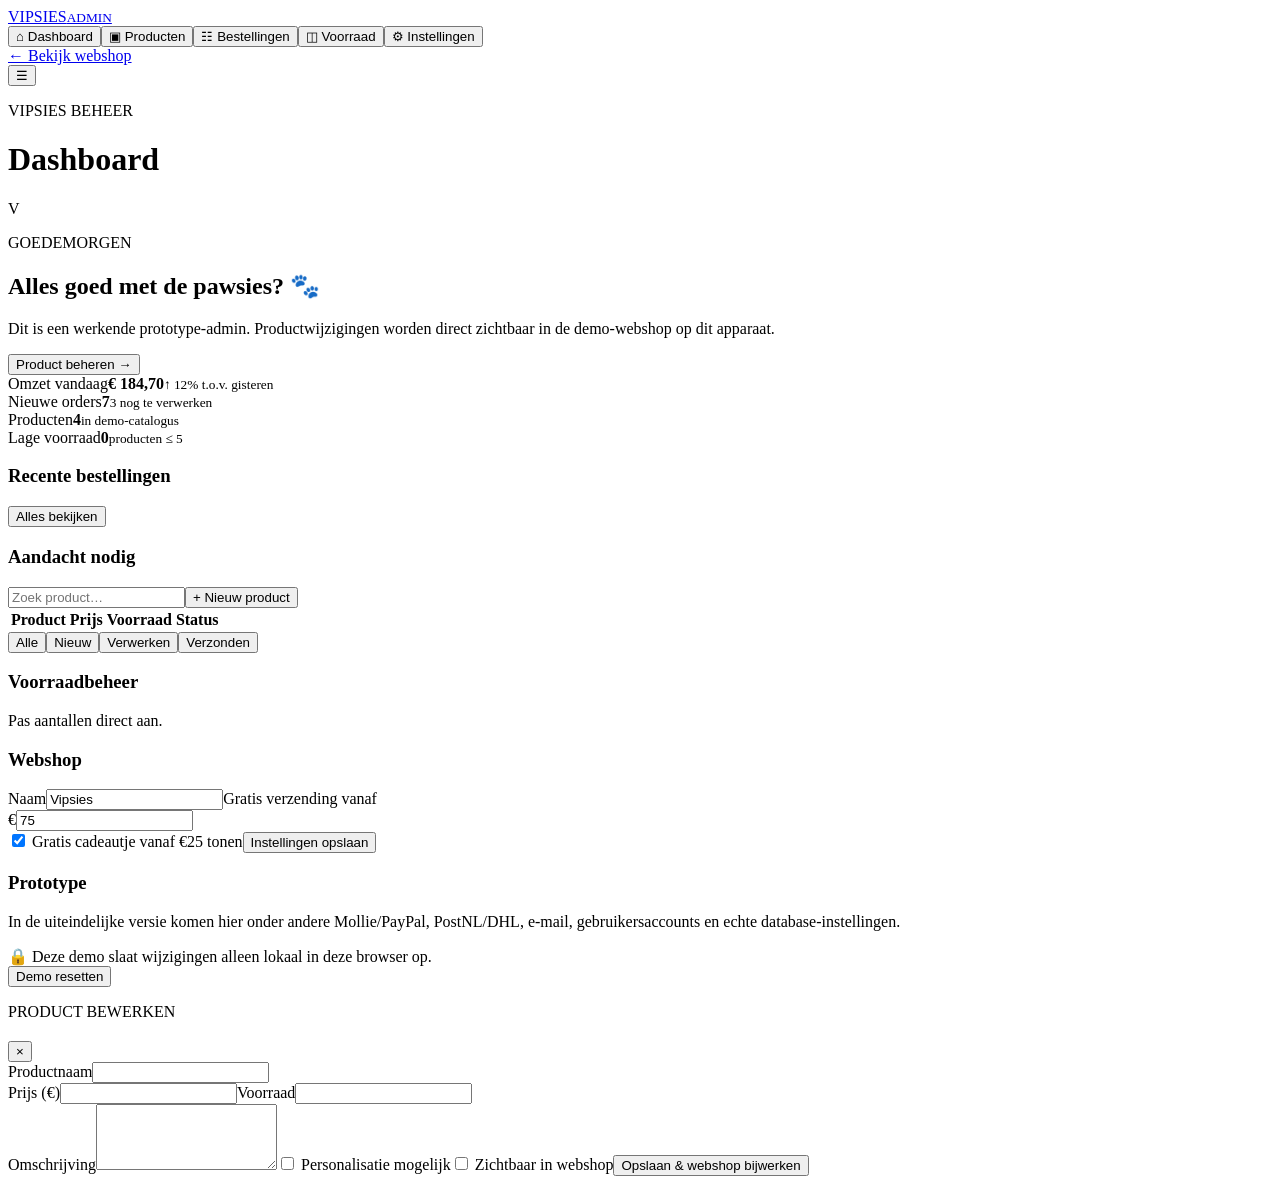
==== admin/index.html @ 532fc2eb "Add interactive Vipsies admin dashboard prototype" ====
<!doctype html><html lang="nl"><head><meta charset="UTF-8"><meta name="viewport" content="width=device-width,initial-scale=1"><title>Vipsies Admin</title><link rel="stylesheet" href="./admin.css?v=1"></head><body><aside><a class="logo" href="../index.html">VIPSIES<small>ADMIN</small></a><nav><button class="active" data-view="dashboard">⌂ <span>Dashboard</span></button><button data-view="products">▣ <span>Producten</span></button><button data-view="orders">☷ <span>Bestellingen</span></button><button data-view="stock">◫ <span>Voorraad</span></button><button data-view="settings">⚙ <span>Instellingen</span></button></nav><a class="shop" href="../index.html">← Bekijk webshop</a></aside><main><header><button id="mobileNav">☰</button><div><p>VIPSIES BEHEER</p><h1 id="title">Dashboard</h1></div><div class="avatar">V</div></header><section id="dashboard" class="view active"><div class="hello"><div><p class="eyebrow">GOEDEMORGEN</p><h2>Alles goed met de pawsies? 🐾</h2><p>Dit is een werkende prototype-admin. Productwijzigingen worden direct zichtbaar in de demo-webshop op dit apparaat.</p></div><button class="primary" data-go="products">Product beheren →</button></div><div class="stats"><article><span>Omzet vandaag</span><strong>€ 184,70</strong><small>↑ 12% t.o.v. gisteren</small></article><article><span>Nieuwe orders</span><strong>7</strong><small>3 nog te verwerken</small></article><article><span>Producten</span><strong id="statProducts">4</strong><small>in demo-catalogus</small></article><article><span>Lage voorraad</span><strong id="statLow">0</strong><small>producten ≤ 5</small></article></div><div class="cols"><article class="panel"><div class="panelHead"><h3>Recente bestellingen</h3><button data-go="orders">Alles bekijken</button></div><div id="recentOrders"></div></article><article class="panel"><div class="panelHead"><h3>Aandacht nodig</h3></div><div id="attention"></div></article></div></section><section id="products" class="view"><div class="toolbar"><input id="search" placeholder="Zoek product…"><button class="primary" id="newProduct">+ Nieuw product</button></div><div class="panel tableWrap"><table><thead><tr><th>Product</th><th>Prijs</th><th>Voorraad</th><th>Status</th><th></th></tr></thead><tbody id="productRows"></tbody></table></div></section><section id="orders" class="view"><div class="filters"><button class="chip active">Alle</button><button class="chip">Nieuw</button><button class="chip">Verwerken</button><button class="chip">Verzonden</button></div><div id="orderCards"></div></section><section id="stock" class="view"><div class="panel"><div class="panelHead"><div><h3>Voorraadbeheer</h3><p>Pas aantallen direct aan.</p></div></div><div id="stockRows"></div></div></section><section id="settings" class="view"><div class="settingsGrid"><article class="panel form"><h3>Webshop</h3><label>Naam<input value="Vipsies"></label><label>Gratis verzending vanaf<div class="money"><span>€</span><input id="freeShipping" type="number" value="75"></div></label><label class="toggle"><input id="gift" type="checkbox" checked><span></span> Gratis cadeautje vanaf €25 tonen</label><button class="primary" id="saveSettings">Instellingen opslaan</button></article><article class="panel"><h3>Prototype</h3><p>In de uiteindelijke versie komen hier onder andere Mollie/PayPal, PostNL/DHL, e-mail, gebruikersaccounts en echte database-instellingen.</p><div class="notice">🔒 Deze demo slaat wijzigingen alleen lokaal in deze browser op.</div><button class="danger" id="reset">Demo resetten</button></article></div></section></main><div id="editor" class="editor"><div class="editorCard"><div class="editorHead"><div><p class="eyebrow">PRODUCT BEWERKEN</p><h2 id="editTitle"></h2></div><button id="closeEditor">×</button></div><form id="editForm"><input type="hidden" id="editId"><label>Productnaam<input id="editName" required></label><div class="two"><label>Prijs (€)<input id="editPrice" type="number" step=".01" required></label><label>Voorraad<input id="editStock" type="number" required></label></div><label>Omschrijving<textarea id="editDesc" rows="4"></textarea></label><label class="toggle"><input id="editPersonal" type="checkbox"><span></span> Personalisatie mogelijk</label><label class="toggle"><input id="editActive" type="checkbox"><span></span> Zichtbaar in webshop</label><button class="primary full">Opslaan & webshop bijwerken</button></form></div></div><div id="toast"></div><script src="./admin.js?v=1"></script></body></html>
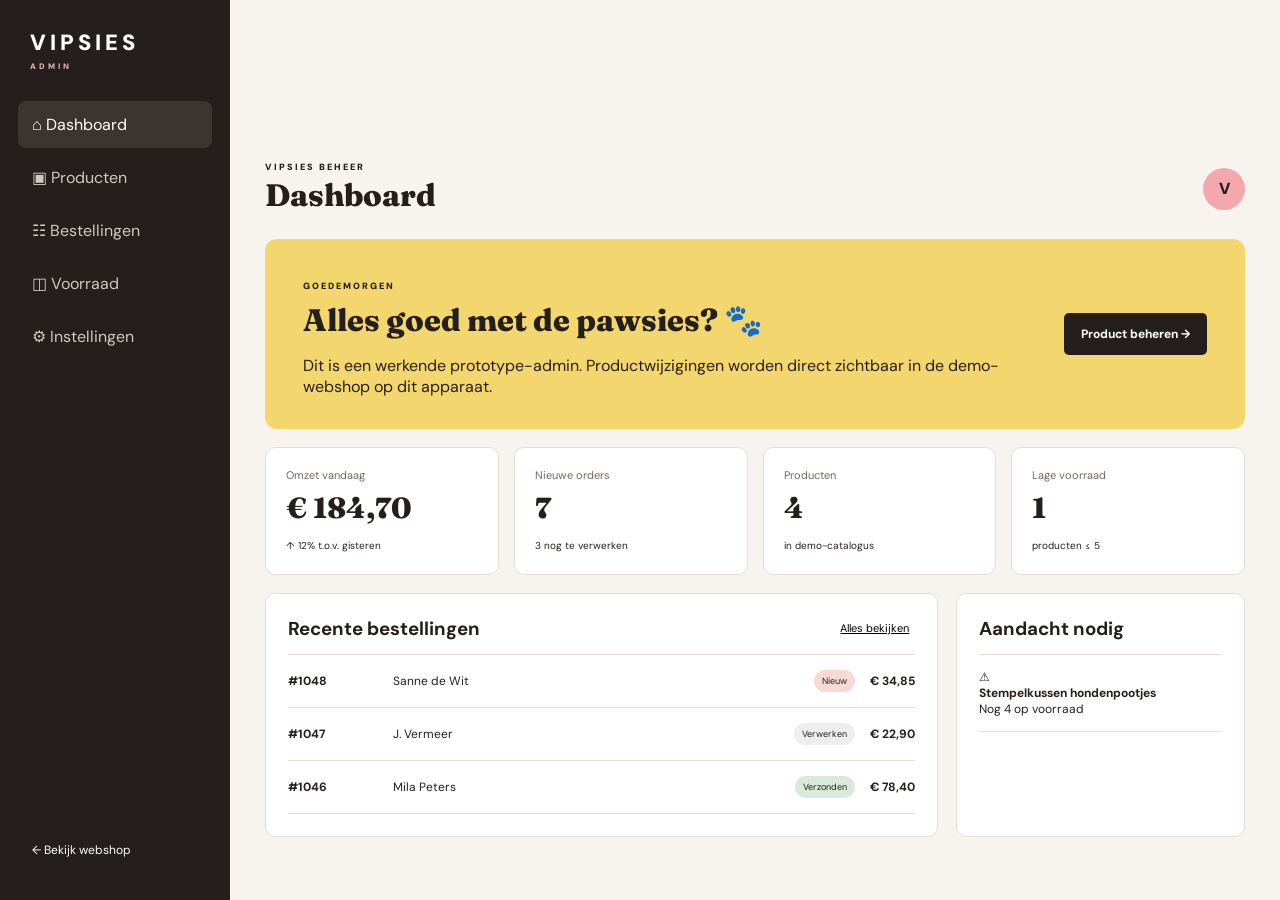
==== commit 15ecfc85: "Replace mobile admin prompt with navigation drawer in admin/index.html" ====
--- a/admin/index.html
+++ b/admin/index.html
@@ -1 +1 @@
-<!doctype html><html lang="nl"><head><meta charset="UTF-8"><meta name="viewport" content="width=device-width,initial-scale=1"><title>Vipsies Admin</title><link rel="stylesheet" href="./admin.css?v=1"></head><body><aside><a class="logo" href="../index.html">VIPSIES<small>ADMIN</small></a><nav><button class="active" data-view="dashboard">⌂ <span>Dashboard</span></button><button data-view="products">▣ <span>Producten</span></button><button data-view="orders">☷ <span>Bestellingen</span></button><button data-view="stock">◫ <span>Voorraad</span></button><button data-view="settings">⚙ <span>Instellingen</span></button></nav><a class="shop" href="../index.html">← Bekijk webshop</a></aside><main><header><button id="mobileNav">☰</button><div><p>VIPSIES BEHEER</p><h1 id="title">Dashboard</h1></div><div class="avatar">V</div></header><section id="dashboard" class="view active"><div class="hello"><div><p class="eyebrow">GOEDEMORGEN</p><h2>Alles goed met de pawsies? 🐾</h2><p>Dit is een werkende prototype-admin. Productwijzigingen worden direct zichtbaar in de demo-webshop op dit apparaat.</p></div><button class="primary" data-go="products">Product beheren →</button></div><div class="stats"><article><span>Omzet vandaag</span><strong>€ 184,70</strong><small>↑ 12% t.o.v. gisteren</small></article><article><span>Nieuwe orders</span><strong>7</strong><small>3 nog te verwerken</small></article><article><span>Producten</span><strong id="statProducts">4</strong><small>in demo-catalogus</small></article><article><span>Lage voorraad</span><strong id="statLow">0</strong><small>producten ≤ 5</small></article></div><div class="cols"><article class="panel"><div class="panelHead"><h3>Recente bestellingen</h3><button data-go="orders">Alles bekijken</button></div><div id="recentOrders"></div></article><article class="panel"><div class="panelHead"><h3>Aandacht nodig</h3></div><div id="attention"></div></article></div></section><section id="products" class="view"><div class="toolbar"><input id="search" placeholder="Zoek product…"><button class="primary" id="newProduct">+ Nieuw product</button></div><div class="panel tableWrap"><table><thead><tr><th>Product</th><th>Prijs</th><th>Voorraad</th><th>Status</th><th></th></tr></thead><tbody id="productRows"></tbody></table></div></section><section id="orders" class="view"><div class="filters"><button class="chip active">Alle</button><button class="chip">Nieuw</button><button class="chip">Verwerken</button><button class="chip">Verzonden</button></div><div id="orderCards"></div></section><section id="stock" class="view"><div class="panel"><div class="panelHead"><div><h3>Voorraadbeheer</h3><p>Pas aantallen direct aan.</p></div></div><div id="stockRows"></div></div></section><section id="settings" class="view"><div class="settingsGrid"><article class="panel form"><h3>Webshop</h3><label>Naam<input value="Vipsies"></label><label>Gratis verzending vanaf<div class="money"><span>€</span><input id="freeShipping" type="number" value="75"></div></label><label class="toggle"><input id="gift" type="checkbox" checked><span></span> Gratis cadeautje vanaf €25 tonen</label><button class="primary" id="saveSettings">Instellingen opslaan</button></article><article class="panel"><h3>Prototype</h3><p>In de uiteindelijke versie komen hier onder andere Mollie/PayPal, PostNL/DHL, e-mail, gebruikersaccounts en echte database-instellingen.</p><div class="notice">🔒 Deze demo slaat wijzigingen alleen lokaal in deze browser op.</div><button class="danger" id="reset">Demo resetten</button></article></div></section></main><div id="editor" class="editor"><div class="editorCard"><div class="editorHead"><div><p class="eyebrow">PRODUCT BEWERKEN</p><h2 id="editTitle"></h2></div><button id="closeEditor">×</button></div><form id="editForm"><input type="hidden" id="editId"><label>Productnaam<input id="editName" required></label><div class="two"><label>Prijs (€)<input id="editPrice" type="number" step=".01" required></label><label>Voorraad<input id="editStock" type="number" required></label></div><label>Omschrijving<textarea id="editDesc" rows="4"></textarea></label><label class="toggle"><input id="editPersonal" type="checkbox"><span></span> Personalisatie mogelijk</label><label class="toggle"><input id="editActive" type="checkbox"><span></span> Zichtbaar in webshop</label><button class="primary full">Opslaan & webshop bijwerken</button></form></div></div><div id="toast"></div><script src="./admin.js?v=1"></script></body></html>+<!doctype html><html lang="nl"><head><meta charset="UTF-8"><meta name="viewport" content="width=device-width,initial-scale=1"><title>Vipsies Admin</title><link rel="stylesheet" href="./admin.css?v=2"></head><body><aside><a class="logo" href="../index.html">VIPSIES<small>ADMIN</small></a><nav><button class="active" data-view="dashboard">⌂ <span>Dashboard</span></button><button data-view="products">▣ <span>Producten</span></button><button data-view="orders">☷ <span>Bestellingen</span></button><button data-view="stock">◫ <span>Voorraad</span></button><button data-view="settings">⚙ <span>Instellingen</span></button></nav><a class="shop" href="../index.html">← Bekijk webshop</a></aside><div id="mobileDrawer" class="mobileDrawer"><div class="mobileDrawerHead"><b>VIPSIES <small>ADMIN</small></b><button id="mobileClose">×</button></div><button data-mobile-view="dashboard">⌂ Dashboard</button><button data-mobile-view="products">▣ Producten</button><button data-mobile-view="orders">☷ Bestellingen</button><button data-mobile-view="stock">◫ Voorraad</button><button data-mobile-view="settings">⚙ Instellingen</button><a href="../index.html">← Bekijk webshop</a></div><div id="navShade" class="navShade"></div><main><header><button id="mobileNav">☰</button><div><p>VIPSIES BEHEER</p><h1 id="title">Dashboard</h1></div><div class="avatar">V</div></header><section id="dashboard" class="view active"><div class="hello"><div><p class="eyebrow">GOEDEMORGEN</p><h2>Alles goed met de pawsies? 🐾</h2><p>Dit is een werkende prototype-admin. Productwijzigingen worden direct zichtbaar in de demo-webshop op dit apparaat.</p></div><button class="primary" data-go="products">Product beheren →</button></div><div class="stats"><article><span>Omzet vandaag</span><strong>€ 184,70</strong><small>↑ 12% t.o.v. gisteren</small></article><article><span>Nieuwe orders</span><strong>7</strong><small>3 nog te verwerken</small></article><article><span>Producten</span><strong id="statProducts">4</strong><small>in demo-catalogus</small></article><article><span>Lage voorraad</span><strong id="statLow">0</strong><small>producten ≤ 5</small></article></div><div class="cols"><article class="panel"><div class="panelHead"><h3>Recente bestellingen</h3><button data-go="orders">Alles bekijken</button></div><div id="recentOrders"></div></article><article class="panel"><div class="panelHead"><h3>Aandacht nodig</h3></div><div id="attention"></div></article></div></section><section id="products" class="view"><div class="toolbar"><input id="search" placeholder="Zoek product…"><button class="primary" id="newProduct">+ Nieuw product</button></div><div class="panel tableWrap"><table><thead><tr><th>Product</th><th>Prijs</th><th>Voorraad</th><th>Status</th><th></th></tr></thead><tbody id="productRows"></tbody></table></div></section><section id="orders" class="view"><div class="filters"><button class="chip active">Alle</button><button class="chip">Nieuw</button><button class="chip">Verwerken</button><button class="chip">Verzonden</button></div><div id="orderCards"></div></section><section id="stock" class="view"><div class="panel"><div class="panelHead"><div><h3>Voorraadbeheer</h3><p>Pas aantallen direct aan.</p></div></div><div id="stockRows"></div></div></section><section id="settings" class="view"><div class="settingsGrid"><article class="panel form"><h3>Webshop</h3><label>Naam<input value="Vipsies"></label><label>Gratis verzending vanaf<div class="money"><span>€</span><input id="freeShipping" type="number" value="75"></div></label><label class="toggle"><input id="gift" type="checkbox" checked><span></span> Gratis cadeautje vanaf €25 tonen</label><button class="primary" id="saveSettings">Instellingen opslaan</button></article><article class="panel"><h3>Prototype</h3><p>In de uiteindelijke versie komen hier onder andere Mollie/PayPal, PostNL/DHL, e-mail, gebruikersaccounts en echte database-instellingen.</p><div class="notice">🔒 Deze demo slaat wijzigingen alleen lokaal in deze browser op.</div><button class="danger" id="reset">Demo resetten</button></article></div></section></main><div id="editor" class="editor"><div class="editorCard"><div class="editorHead"><div><p class="eyebrow">PRODUCT BEWERKEN</p><h2 id="editTitle"></h2></div><button id="closeEditor">×</button></div><form id="editForm"><input type="hidden" id="editId"><label>Productnaam<input id="editName" required></label><div class="two"><label>Prijs (€)<input id="editPrice" type="number" step=".01" required></label><label>Voorraad<input id="editStock" type="number" required></label></div><label>Omschrijving<textarea id="editDesc" rows="4"></textarea></label><label class="toggle"><input id="editPersonal" type="checkbox"><span></span> Personalisatie mogelijk</label><label class="toggle"><input id="editActive" type="checkbox"><span></span> Zichtbaar in webshop</label><button class="primary full">Opslaan & webshop bijwerken</button></form></div></div><div id="toast"></div><script src="./admin.js?v=2"></script></body></html>
--- a/admin/admin.css
+++ b/admin/admin.css
@@ -0,0 +1 @@
+@import url('https://fonts.googleapis.com/css2?family=DM+Sans:wght@400;600;700;900&family=Fraunces:wght@600;800&display=swap');:root{--cream:#fffaf3;--ink:#241f1c;--red:#e85e54;--pink:#f2a8ad;--yellow:#f4d66e;--mint:#b9d8c0;--line:#e4ddd5;--white:#fff}*{box-sizing:border-box}body{margin:0;background:#f7f4ef;color:var(--ink);font-family:'DM Sans',sans-serif;display:grid;grid-template-columns:230px 1fr;min-height:100vh}button,input,textarea{font:inherit}aside{background:var(--ink);color:#fff;position:fixed;width:230px;height:100vh;padding:28px 18px;display:flex;flex-direction:column}.logo{color:#fff;text-decoration:none;font-weight:900;font-size:22px;letter-spacing:4px;padding:0 12px 30px}.logo small{display:block;font-size:8px;letter-spacing:3px;color:var(--pink);margin-top:4px}nav{display:flex;flex-direction:column;gap:6px}nav button{border:0;background:none;color:#cfc9c4;text-align:left;padding:13px 14px;border-radius:8px;cursor:pointer}nav button.active{background:#3b3531;color:#fff}.shop{margin-top:auto;color:#fff;text-decoration:none;font-size:12px;padding:14px}main{grid-column:2;padding:0 35px 60px;max-width:1450px;width:100%;margin:auto}header{height:100px;display:flex;align-items:center;justify-content:space-between}header p{font-size:9px;font-weight:900;letter-spacing:2px;margin:0}header h1{font:800 31px 'Fraunces';margin:3px 0}.avatar{width:42px;height:42px;background:var(--pink);border-radius:50%;display:flex;align-items:center;justify-content:center;font-weight:900}#mobileNav{display:none}.view{display:none}.view.active{display:block}.hello{background:var(--yellow);padding:32px 38px;display:flex;justify-content:space-between;align-items:center;border-radius:12px}.hello h2{font:800 31px 'Fraunces';margin:5px 0}.hello p:last-child{max-width:700px;margin-bottom:0}.eyebrow{font-size:9px;font-weight:900;letter-spacing:2px}.primary{border:0;background:var(--ink);color:white;padding:13px 17px;font-weight:700;font-size:12px;cursor:pointer;border-radius:5px}.stats{display:grid;grid-template-columns:repeat(4,1fr);gap:15px;margin:18px 0}.stats article,.panel{background:white;border:1px solid var(--line);border-radius:10px}.stats article{padding:20px}.stats span{display:block;font-size:11px;color:#6f6862}.stats strong{display:block;font:800 29px 'Fraunces';margin:8px 0}.stats small{font-size:10px}.cols{display:grid;grid-template-columns:1.4fr .6fr;gap:18px}.panel{padding:22px}.panelHead{display:flex;justify-content:space-between;align-items:center;border-bottom:1px solid var(--line);padding-bottom:13px}.panelHead h3{margin:0}.panelHead button{border:0;background:none;text-decoration:underline;cursor:pointer;font-size:11px}.orderLine{display:grid;grid-template-columns:90px 1fr auto auto;gap:15px;padding:15px 0;border-bottom:1px solid var(--line);font-size:12px;align-items:center}.badge{font-size:9px;padding:5px 8px;border-radius:20px;background:#eee}.badge.new{background:#f9d9d6}.badge.sent{background:#d8eadc}.attention{padding:14px 0;border-bottom:1px solid var(--line);font-size:12px}.attention b{display:block}.toolbar{display:flex;justify-content:space-between;margin-bottom:15px}.toolbar input{width:min(400px,60%);padding:12px;border:1px solid var(--line);border-radius:6px;background:white}table{border-collapse:collapse;width:100%;font-size:12px}th{text-align:left;color:#756e68;font-size:10px;padding:10px}td{padding:14px 10px;border-top:1px solid var(--line)}td button{border:0;background:none;text-decoration:underline;cursor:pointer}.prod{display:flex;align-items:center;gap:10px}.thumb{width:42px;height:42px;border-radius:5px;display:flex;align-items:center;justify-content:center;font-size:10px;font-weight:900}.filters{display:flex;gap:8px;margin-bottom:15px}.chip{border:1px solid var(--line);background:white;padding:8px 12px;border-radius:20px;font-size:11px}.chip.active{background:var(--ink);color:white}.orderCard{background:white;border:1px solid var(--line);border-radius:10px;margin-bottom:12px;padding:20px}.orderTop{display:flex;justify-content:space-between}.orderTop h3{margin:0}.orderMeta{display:flex;gap:25px;font-size:11px;margin-top:14px;color:#655f5a}.stockRow{display:grid;grid-template-columns:1fr 100px 140px;gap:20px;align-items:center;padding:15px 0;border-bottom:1px solid var(--line)}.stockControl{display:flex;align-items:center}.stockControl button{width:32px;height:32px;border:1px solid var(--line);background:white}.stockControl b{width:40px;text-align:center}.settingsGrid{display:grid;grid-template-columns:1fr 1fr;gap:18px}.form label,.editor label{display:block;font-size:11px;font-weight:700;margin:17px 0}.form input:not([type=checkbox]),.editor input:not([type=checkbox]),textarea{display:block;width:100%;padding:12px;border:1px solid var(--line);border-radius:5px;margin-top:6px;background:white}.money{display:flex;align-items:center}.money span{margin-right:8px}.toggle{display:flex!important;align-items:center;gap:9px}.toggle input{display:none}.toggle span{width:35px;height:20px;background:#bbb;border-radius:20px;position:relative}.toggle span:after{content:'';width:14px;height:14px;background:white;border-radius:50%;position:absolute;left:3px;top:3px;transition:.2s}.toggle input:checked+span{background:var(--red)}.toggle input:checked+span:after{left:18px}.notice{background:#f5eadf;padding:15px;font-size:11px;margin:20px 0}.danger{border:1px solid var(--red);background:white;color:var(--red);padding:11px;cursor:pointer}.editor{display:none;position:fixed;inset:0;background:#0008;z-index:10;align-items:center;justify-content:center;padding:20px}.editor.open{display:flex}.editorCard{background:white;width:min(600px,100%);max-height:92vh;overflow:auto;padding:28px;border-radius:12px}.editorHead{display:flex;justify-content:space-between}.editorHead h2{font:800 28px 'Fraunces';margin:4px 0}.editorHead button{border:0;background:none;font-size:30px}.two{display:grid;grid-template-columns:1fr 1fr;gap:12px}.full{width:100%;margin-top:10px}#toast{position:fixed;right:25px;bottom:25px;background:var(--ink);color:white;padding:14px 18px;border-radius:7px;font-size:12px;opacity:0;transform:translateY(10px);transition:.2s}#toast.show{opacity:1;transform:none}@media(max-width:850px){body{display:block}aside{width:68px;padding:24px 9px}.logo{font-size:0;padding:0 8px 28px}.logo:before{content:'V';font-size:23px}.logo small,nav span,.shop{display:none}nav button{text-align:center;font-size:18px}main{margin-left:68px;width:calc(100% - 68px);padding:0 18px 50px}.stats{grid-template-columns:1fr 1fr}.cols,.settingsGrid{grid-template-columns:1fr}.hello{align-items:flex-start;gap:20px}.tableWrap{overflow:auto}.orderLine{grid-template-columns:70px 1fr auto}.orderLine>:last-child{display:none}}@media(max-width:520px){aside{display:none}main{margin:0;width:100%;padding:0 14px 40px}header{height:82px}#mobileNav{display:block;border:0;background:none;font-size:22px}.hello{padding:24px;display:block}.hello .primary{margin-top:15px}.hello h2{font-size:26px}.stats{gap:8px}.stats article{padding:14px}.stats strong{font-size:24px}.cols{display:block}.cols>.panel{margin-bottom:12px}.toolbar input{width:55%}.panel{padding:15px}.productName{max-width:130px}.stockRow{grid-template-columns:1fr auto}.stockRow>:last-child{display:none}.settingsGrid{display:block}.settingsGrid>.panel{margin-bottom:12px}.two{grid-template-columns:1fr}.orderMeta{flex-wrap:wrap;gap:8px 18px}}
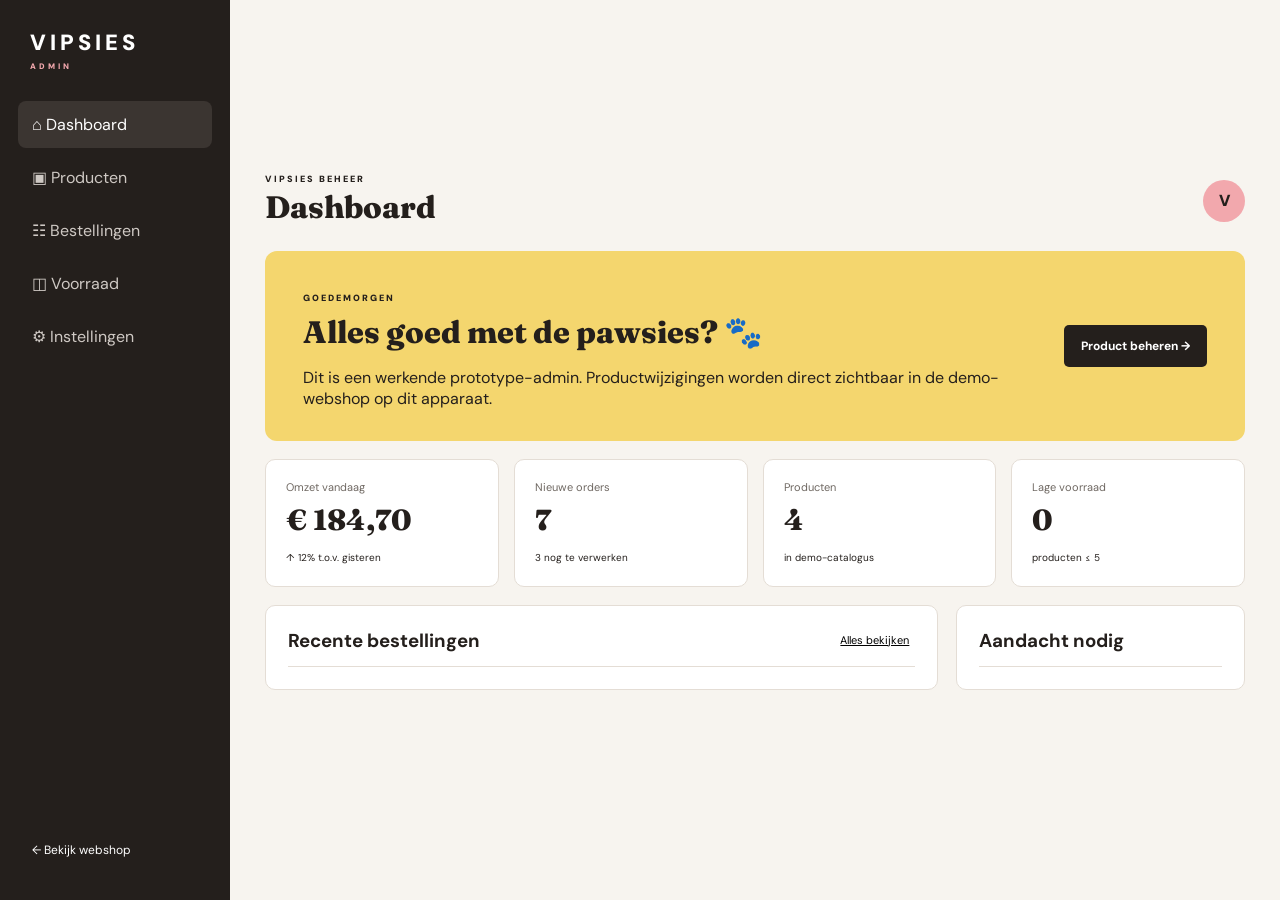
==== commit 15e80179: "Bust admin script cache after navigation fix" ====
--- a/admin/index.html
+++ b/admin/index.html
@@ -1 +1 @@
-<!doctype html><html lang="nl"><head><meta charset="UTF-8"><meta name="viewport" content="width=device-width,initial-scale=1"><title>Vipsies Admin</title><link rel="stylesheet" href="./admin.css?v=2"></head><body><aside><a class="logo" href="../index.html">VIPSIES<small>ADMIN</small></a><nav><button class="active" data-view="dashboard">⌂ <span>Dashboard</span></button><button data-view="products">▣ <span>Producten</span></button><button data-view="orders">☷ <span>Bestellingen</span></button><button data-view="stock">◫ <span>Voorraad</span></button><button data-view="settings">⚙ <span>Instellingen</span></button></nav><a class="shop" href="../index.html">← Bekijk webshop</a></aside><div id="mobileDrawer" class="mobileDrawer"><div class="mobileDrawerHead"><b>VIPSIES <small>ADMIN</small></b><button id="mobileClose">×</button></div><button data-mobile-view="dashboard">⌂ Dashboard</button><button data-mobile-view="products">▣ Producten</button><button data-mobile-view="orders">☷ Bestellingen</button><button data-mobile-view="stock">◫ Voorraad</button><button data-mobile-view="settings">⚙ Instellingen</button><a href="../index.html">← Bekijk webshop</a></div><div id="navShade" class="navShade"></div><main><header><button id="mobileNav">☰</button><div><p>VIPSIES BEHEER</p><h1 id="title">Dashboard</h1></div><div class="avatar">V</div></header><section id="dashboard" class="view active"><div class="hello"><div><p class="eyebrow">GOEDEMORGEN</p><h2>Alles goed met de pawsies? 🐾</h2><p>Dit is een werkende prototype-admin. Productwijzigingen worden direct zichtbaar in de demo-webshop op dit apparaat.</p></div><button class="primary" data-go="products">Product beheren →</button></div><div class="stats"><article><span>Omzet vandaag</span><strong>€ 184,70</strong><small>↑ 12% t.o.v. gisteren</small></article><article><span>Nieuwe orders</span><strong>7</strong><small>3 nog te verwerken</small></article><article><span>Producten</span><strong id="statProducts">4</strong><small>in demo-catalogus</small></article><article><span>Lage voorraad</span><strong id="statLow">0</strong><small>producten ≤ 5</small></article></div><div class="cols"><article class="panel"><div class="panelHead"><h3>Recente bestellingen</h3><button data-go="orders">Alles bekijken</button></div><div id="recentOrders"></div></article><article class="panel"><div class="panelHead"><h3>Aandacht nodig</h3></div><div id="attention"></div></article></div></section><section id="products" class="view"><div class="toolbar"><input id="search" placeholder="Zoek product…"><button class="primary" id="newProduct">+ Nieuw product</button></div><div class="panel tableWrap"><table><thead><tr><th>Product</th><th>Prijs</th><th>Voorraad</th><th>Status</th><th></th></tr></thead><tbody id="productRows"></tbody></table></div></section><section id="orders" class="view"><div class="filters"><button class="chip active">Alle</button><button class="chip">Nieuw</button><button class="chip">Verwerken</button><button class="chip">Verzonden</button></div><div id="orderCards"></div></section><section id="stock" class="view"><div class="panel"><div class="panelHead"><div><h3>Voorraadbeheer</h3><p>Pas aantallen direct aan.</p></div></div><div id="stockRows"></div></div></section><section id="settings" class="view"><div class="settingsGrid"><article class="panel form"><h3>Webshop</h3><label>Naam<input value="Vipsies"></label><label>Gratis verzending vanaf<div class="money"><span>€</span><input id="freeShipping" type="number" value="75"></div></label><label class="toggle"><input id="gift" type="checkbox" checked><span></span> Gratis cadeautje vanaf €25 tonen</label><button class="primary" id="saveSettings">Instellingen opslaan</button></article><article class="panel"><h3>Prototype</h3><p>In de uiteindelijke versie komen hier onder andere Mollie/PayPal, PostNL/DHL, e-mail, gebruikersaccounts en echte database-instellingen.</p><div class="notice">🔒 Deze demo slaat wijzigingen alleen lokaal in deze browser op.</div><button class="danger" id="reset">Demo resetten</button></article></div></section></main><div id="editor" class="editor"><div class="editorCard"><div class="editorHead"><div><p class="eyebrow">PRODUCT BEWERKEN</p><h2 id="editTitle"></h2></div><button id="closeEditor">×</button></div><form id="editForm"><input type="hidden" id="editId"><label>Productnaam<input id="editName" required></label><div class="two"><label>Prijs (€)<input id="editPrice" type="number" step=".01" required></label><label>Voorraad<input id="editStock" type="number" required></label></div><label>Omschrijving<textarea id="editDesc" rows="4"></textarea></label><label class="toggle"><input id="editPersonal" type="checkbox"><span></span> Personalisatie mogelijk</label><label class="toggle"><input id="editActive" type="checkbox"><span></span> Zichtbaar in webshop</label><button class="primary full">Opslaan & webshop bijwerken</button></form></div></div><div id="toast"></div><script src="./admin.js?v=2"></script></body></html>+<!doctype html><html lang="nl"><head><meta charset="UTF-8"><meta name="viewport" content="width=device-width,initial-scale=1"><title>Vipsies Admin</title><link rel="stylesheet" href="./admin.css?v=2"></head><body><aside><a class="logo" href="../index.html">VIPSIES<small>ADMIN</small></a><nav><button class="active" data-view="dashboard">⌂ <span>Dashboard</span></button><button data-view="products">▣ <span>Producten</span></button><button data-view="orders">☷ <span>Bestellingen</span></button><button data-view="stock">◫ <span>Voorraad</span></button><button data-view="settings">⚙ <span>Instellingen</span></button></nav><a class="shop" href="../index.html">← Bekijk webshop</a></aside><div id="mobileDrawer" class="mobileDrawer"><div class="mobileDrawerHead"><b>VIPSIES <small>ADMIN</small></b><button id="mobileClose">×</button></div><button data-mobile-view="dashboard">⌂ Dashboard</button><button data-mobile-view="products">▣ Producten</button><button data-mobile-view="orders">☷ Bestellingen</button><button data-mobile-view="stock">◫ Voorraad</button><button data-mobile-view="settings">⚙ Instellingen</button><a href="../index.html">← Bekijk webshop</a></div><div id="navShade" class="navShade"></div><main><header><button id="mobileNav">☰</button><div><p>VIPSIES BEHEER</p><h1 id="title">Dashboard</h1></div><div class="avatar">V</div></header><section id="dashboard" class="view active"><div class="hello"><div><p class="eyebrow">GOEDEMORGEN</p><h2>Alles goed met de pawsies? 🐾</h2><p>Dit is een werkende prototype-admin. Productwijzigingen worden direct zichtbaar in de demo-webshop op dit apparaat.</p></div><button class="primary" data-go="products">Product beheren →</button></div><div class="stats"><article><span>Omzet vandaag</span><strong>€ 184,70</strong><small>↑ 12% t.o.v. gisteren</small></article><article><span>Nieuwe orders</span><strong>7</strong><small>3 nog te verwerken</small></article><article><span>Producten</span><strong id="statProducts">4</strong><small>in demo-catalogus</small></article><article><span>Lage voorraad</span><strong id="statLow">0</strong><small>producten ≤ 5</small></article></div><div class="cols"><article class="panel"><div class="panelHead"><h3>Recente bestellingen</h3><button data-go="orders">Alles bekijken</button></div><div id="recentOrders"></div></article><article class="panel"><div class="panelHead"><h3>Aandacht nodig</h3></div><div id="attention"></div></article></div></section><section id="products" class="view"><div class="toolbar"><input id="search" placeholder="Zoek product…"><button class="primary" id="newProduct">+ Nieuw product</button></div><div class="panel tableWrap"><table><thead><tr><th>Product</th><th>Prijs</th><th>Voorraad</th><th>Status</th><th></th></tr></thead><tbody id="productRows"></tbody></table></div></section><section id="orders" class="view"><div class="filters"><button class="chip active">Alle</button><button class="chip">Nieuw</button><button class="chip">Verwerken</button><button class="chip">Verzonden</button></div><div id="orderCards"></div></section><section id="stock" class="view"><div class="panel"><div class="panelHead"><div><h3>Voorraadbeheer</h3><p>Pas aantallen direct aan.</p></div></div><div id="stockRows"></div></div></section><section id="settings" class="view"><div class="settingsGrid"><article class="panel form"><h3>Webshop</h3><label>Naam<input value="Vipsies"></label><label>Gratis verzending vanaf<div class="money"><span>€</span><input id="freeShipping" type="number" value="75"></div></label><label class="toggle"><input id="gift" type="checkbox" checked><span></span> Gratis cadeautje vanaf €25 tonen</label><button class="primary" id="saveSettings">Instellingen opslaan</button></article><article class="panel"><h3>Prototype</h3><p>In de uiteindelijke versie komen hier onder andere Mollie/PayPal, PostNL/DHL, e-mail, gebruikersaccounts en echte database-instellingen.</p><div class="notice">🔒 Deze demo slaat wijzigingen alleen lokaal in deze browser op.</div><button class="danger" id="reset">Demo resetten</button></article></div></section></main><div id="editor" class="editor"><div class="editorCard"><div class="editorHead"><div><p class="eyebrow">PRODUCT BEWERKEN</p><h2 id="editTitle"></h2></div><button id="closeEditor">×</button></div><form id="editForm"><input type="hidden" id="editId"><label>Productnaam<input id="editName" required></label><div class="two"><label>Prijs (€)<input id="editPrice" type="number" step=".01" required></label><label>Voorraad<input id="editStock" type="number" required></label></div><label>Omschrijving<textarea id="editDesc" rows="4"></textarea></label><label class="toggle"><input id="editPersonal" type="checkbox"><span></span> Personalisatie mogelijk</label><label class="toggle"><input id="editActive" type="checkbox"><span></span> Zichtbaar in webshop</label><button class="primary full">Opslaan & webshop bijwerken</button></form></div></div><div id="toast"></div><script src="./admin.js?v=3"></script></body></html>
--- a/admin/admin.css
+++ b/admin/admin.css
@@ -1 +1 @@
-@import url('https://fonts.googleapis.com/css2?family=DM+Sans:wght@400;600;700;900&family=Fraunces:wght@600;800&display=swap');:root{--cream:#fffaf3;--ink:#241f1c;--red:#e85e54;--pink:#f2a8ad;--yellow:#f4d66e;--mint:#b9d8c0;--line:#e4ddd5;--white:#fff}*{box-sizing:border-box}body{margin:0;background:#f7f4ef;color:var(--ink);font-family:'DM Sans',sans-serif;display:grid;grid-template-columns:230px 1fr;min-height:100vh}button,input,textarea{font:inherit}aside{background:var(--ink);color:#fff;position:fixed;width:230px;height:100vh;padding:28px 18px;display:flex;flex-direction:column}.logo{color:#fff;text-decoration:none;font-weight:900;font-size:22px;letter-spacing:4px;padding:0 12px 30px}.logo small{display:block;font-size:8px;letter-spacing:3px;color:var(--pink);margin-top:4px}nav{display:flex;flex-direction:column;gap:6px}nav button{border:0;background:none;color:#cfc9c4;text-align:left;padding:13px 14px;border-radius:8px;cursor:pointer}nav button.active{background:#3b3531;color:#fff}.shop{margin-top:auto;color:#fff;text-decoration:none;font-size:12px;padding:14px}main{grid-column:2;padding:0 35px 60px;max-width:1450px;width:100%;margin:auto}header{height:100px;display:flex;align-items:center;justify-content:space-between}header p{font-size:9px;font-weight:900;letter-spacing:2px;margin:0}header h1{font:800 31px 'Fraunces';margin:3px 0}.avatar{width:42px;height:42px;background:var(--pink);border-radius:50%;display:flex;align-items:center;justify-content:center;font-weight:900}#mobileNav{display:none}.view{display:none}.view.active{display:block}.hello{background:var(--yellow);padding:32px 38px;display:flex;justify-content:space-between;align-items:center;border-radius:12px}.hello h2{font:800 31px 'Fraunces';margin:5px 0}.hello p:last-child{max-width:700px;margin-bottom:0}.eyebrow{font-size:9px;font-weight:900;letter-spacing:2px}.primary{border:0;background:var(--ink);color:white;padding:13px 17px;font-weight:700;font-size:12px;cursor:pointer;border-radius:5px}.stats{display:grid;grid-template-columns:repeat(4,1fr);gap:15px;margin:18px 0}.stats article,.panel{background:white;border:1px solid var(--line);border-radius:10px}.stats article{padding:20px}.stats span{display:block;font-size:11px;color:#6f6862}.stats strong{display:block;font:800 29px 'Fraunces';margin:8px 0}.stats small{font-size:10px}.cols{display:grid;grid-template-columns:1.4fr .6fr;gap:18px}.panel{padding:22px}.panelHead{display:flex;justify-content:space-between;align-items:center;border-bottom:1px solid var(--line);padding-bottom:13px}.panelHead h3{margin:0}.panelHead button{border:0;background:none;text-decoration:underline;cursor:pointer;font-size:11px}.orderLine{display:grid;grid-template-columns:90px 1fr auto auto;gap:15px;padding:15px 0;border-bottom:1px solid var(--line);font-size:12px;align-items:center}.badge{font-size:9px;padding:5px 8px;border-radius:20px;background:#eee}.badge.new{background:#f9d9d6}.badge.sent{background:#d8eadc}.attention{padding:14px 0;border-bottom:1px solid var(--line);font-size:12px}.attention b{display:block}.toolbar{display:flex;justify-content:space-between;margin-bottom:15px}.toolbar input{width:min(400px,60%);padding:12px;border:1px solid var(--line);border-radius:6px;background:white}table{border-collapse:collapse;width:100%;font-size:12px}th{text-align:left;color:#756e68;font-size:10px;padding:10px}td{padding:14px 10px;border-top:1px solid var(--line)}td button{border:0;background:none;text-decoration:underline;cursor:pointer}.prod{display:flex;align-items:center;gap:10px}.thumb{width:42px;height:42px;border-radius:5px;display:flex;align-items:center;justify-content:center;font-size:10px;font-weight:900}.filters{display:flex;gap:8px;margin-bottom:15px}.chip{border:1px solid var(--line);background:white;padding:8px 12px;border-radius:20px;font-size:11px}.chip.active{background:var(--ink);color:white}.orderCard{background:white;border:1px solid var(--line);border-radius:10px;margin-bottom:12px;padding:20px}.orderTop{display:flex;justify-content:space-between}.orderTop h3{margin:0}.orderMeta{display:flex;gap:25px;font-size:11px;margin-top:14px;color:#655f5a}.stockRow{display:grid;grid-template-columns:1fr 100px 140px;gap:20px;align-items:center;padding:15px 0;border-bottom:1px solid var(--line)}.stockControl{display:flex;align-items:center}.stockControl button{width:32px;height:32px;border:1px solid var(--line);background:white}.stockControl b{width:40px;text-align:center}.settingsGrid{display:grid;grid-template-columns:1fr 1fr;gap:18px}.form label,.editor label{display:block;font-size:11px;font-weight:700;margin:17px 0}.form input:not([type=checkbox]),.editor input:not([type=checkbox]),textarea{display:block;width:100%;padding:12px;border:1px solid var(--line);border-radius:5px;margin-top:6px;background:white}.money{display:flex;align-items:center}.money span{margin-right:8px}.toggle{display:flex!important;align-items:center;gap:9px}.toggle input{display:none}.toggle span{width:35px;height:20px;background:#bbb;border-radius:20px;position:relative}.toggle span:after{content:'';width:14px;height:14px;background:white;border-radius:50%;position:absolute;left:3px;top:3px;transition:.2s}.toggle input:checked+span{background:var(--red)}.toggle input:checked+span:after{left:18px}.notice{background:#f5eadf;padding:15px;font-size:11px;margin:20px 0}.danger{border:1px solid var(--red);background:white;color:var(--red);padding:11px;cursor:pointer}.editor{display:none;position:fixed;inset:0;background:#0008;z-index:10;align-items:center;justify-content:center;padding:20px}.editor.open{display:flex}.editorCard{background:white;width:min(600px,100%);max-height:92vh;overflow:auto;padding:28px;border-radius:12px}.editorHead{display:flex;justify-content:space-between}.editorHead h2{font:800 28px 'Fraunces';margin:4px 0}.editorHead button{border:0;background:none;font-size:30px}.two{display:grid;grid-template-columns:1fr 1fr;gap:12px}.full{width:100%;margin-top:10px}#toast{position:fixed;right:25px;bottom:25px;background:var(--ink);color:white;padding:14px 18px;border-radius:7px;font-size:12px;opacity:0;transform:translateY(10px);transition:.2s}#toast.show{opacity:1;transform:none}@media(max-width:850px){body{display:block}aside{width:68px;padding:24px 9px}.logo{font-size:0;padding:0 8px 28px}.logo:before{content:'V';font-size:23px}.logo small,nav span,.shop{display:none}nav button{text-align:center;font-size:18px}main{margin-left:68px;width:calc(100% - 68px);padding:0 18px 50px}.stats{grid-template-columns:1fr 1fr}.cols,.settingsGrid{grid-template-columns:1fr}.hello{align-items:flex-start;gap:20px}.tableWrap{overflow:auto}.orderLine{grid-template-columns:70px 1fr auto}.orderLine>:last-child{display:none}}@media(max-width:520px){aside{display:none}main{margin:0;width:100%;padding:0 14px 40px}header{height:82px}#mobileNav{display:block;border:0;background:none;font-size:22px}.hello{padding:24px;display:block}.hello .primary{margin-top:15px}.hello h2{font-size:26px}.stats{gap:8px}.stats article{padding:14px}.stats strong{font-size:24px}.cols{display:block}.cols>.panel{margin-bottom:12px}.toolbar input{width:55%}.panel{padding:15px}.productName{max-width:130px}.stockRow{grid-template-columns:1fr auto}.stockRow>:last-child{display:none}.settingsGrid{display:block}.settingsGrid>.panel{margin-bottom:12px}.two{grid-template-columns:1fr}.orderMeta{flex-wrap:wrap;gap:8px 18px}}+@import url('https://fonts.googleapis.com/css2?family=DM+Sans:wght@400;600;700;900&family=Fraunces:wght@600;800&display=swap');:root{--cream:#fffaf3;--ink:#241f1c;--red:#e85e54;--pink:#f2a8ad;--yellow:#f4d66e;--mint:#b9d8c0;--line:#e4ddd5;--white:#fff}*{box-sizing:border-box}body{margin:0;background:#f7f4ef;color:var(--ink);font-family:'DM Sans',sans-serif;display:grid;grid-template-columns:230px 1fr;min-height:100vh}button,input,textarea{font:inherit}aside{background:var(--ink);color:#fff;position:fixed;width:230px;height:100vh;padding:28px 18px;display:flex;flex-direction:column}.logo{color:#fff;text-decoration:none;font-weight:900;font-size:22px;letter-spacing:4px;padding:0 12px 30px}.logo small{display:block;font-size:8px;letter-spacing:3px;color:var(--pink);margin-top:4px}nav{display:flex;flex-direction:column;gap:6px}nav button{border:0;background:none;color:#cfc9c4;text-align:left;padding:13px 14px;border-radius:8px;cursor:pointer}nav button.active{background:#3b3531;color:#fff}.shop{margin-top:auto;color:#fff;text-decoration:none;font-size:12px;padding:14px}main{grid-column:2;padding:0 35px 60px;max-width:1450px;width:100%;margin:auto}header{height:100px;display:flex;align-items:center;justify-content:space-between}header p{font-size:9px;font-weight:900;letter-spacing:2px;margin:0}header h1{font:800 31px 'Fraunces';margin:3px 0}.avatar{width:42px;height:42px;background:var(--pink);border-radius:50%;display:flex;align-items:center;justify-content:center;font-weight:900}#mobileNav{display:none}.view{display:none}.view.active{display:block}.hello{background:var(--yellow);padding:32px 38px;display:flex;justify-content:space-between;align-items:center;border-radius:12px}.hello h2{font:800 31px 'Fraunces';margin:5px 0}.hello p:last-child{max-width:700px;margin-bottom:0}.eyebrow{font-size:9px;font-weight:900;letter-spacing:2px}.primary{border:0;background:var(--ink);color:white;padding:13px 17px;font-weight:700;font-size:12px;cursor:pointer;border-radius:5px}.stats{display:grid;grid-template-columns:repeat(4,1fr);gap:15px;margin:18px 0}.stats article,.panel{background:white;border:1px solid var(--line);border-radius:10px}.stats article{padding:20px}.stats span{display:block;font-size:11px;color:#6f6862}.stats strong{display:block;font:800 29px 'Fraunces';margin:8px 0}.stats small{font-size:10px}.cols{display:grid;grid-template-columns:1.4fr .6fr;gap:18px}.panel{padding:22px}.panelHead{display:flex;justify-content:space-between;align-items:center;border-bottom:1px solid var(--line);padding-bottom:13px}.panelHead h3{margin:0}.panelHead button{border:0;background:none;text-decoration:underline;cursor:pointer;font-size:11px}.orderLine{display:grid;grid-template-columns:90px 1fr auto auto;gap:15px;padding:15px 0;border-bottom:1px solid var(--line);font-size:12px;align-items:center}.badge{font-size:9px;padding:5px 8px;border-radius:20px;background:#eee}.badge.new{background:#f9d9d6}.badge.sent{background:#d8eadc}.attention{padding:14px 0;border-bottom:1px solid var(--line);font-size:12px}.attention b{display:block}.toolbar{display:flex;justify-content:space-between;margin-bottom:15px}.toolbar input{width:min(400px,60%);padding:12px;border:1px solid var(--line);border-radius:6px;background:white}table{border-collapse:collapse;width:100%;font-size:12px}th{text-align:left;color:#756e68;font-size:10px;padding:10px}td{padding:14px 10px;border-top:1px solid var(--line)}td button{border:0;background:none;text-decoration:underline;cursor:pointer}.prod{display:flex;align-items:center;gap:10px}.thumb{width:42px;height:42px;border-radius:5px;display:flex;align-items:center;justify-content:center;font-size:10px;font-weight:900}.filters{display:flex;gap:8px;margin-bottom:15px}.chip{border:1px solid var(--line);background:white;padding:8px 12px;border-radius:20px;font-size:11px}.chip.active{background:var(--ink);color:white}.orderCard{background:white;border:1px solid var(--line);border-radius:10px;margin-bottom:12px;padding:20px}.orderTop{display:flex;justify-content:space-between}.orderTop h3{margin:0}.orderMeta{display:flex;gap:25px;font-size:11px;margin-top:14px;color:#655f5a}.stockRow{display:grid;grid-template-columns:1fr 100px 140px;gap:20px;align-items:center;padding:15px 0;border-bottom:1px solid var(--line)}.stockControl{display:flex;align-items:center}.stockControl button{width:32px;height:32px;border:1px solid var(--line);background:white}.stockControl b{width:40px;text-align:center}.settingsGrid{display:grid;grid-template-columns:1fr 1fr;gap:18px}.form label,.editor label{display:block;font-size:11px;font-weight:700;margin:17px 0}.form input:not([type=checkbox]),.editor input:not([type=checkbox]),textarea{display:block;width:100%;padding:12px;border:1px solid var(--line);border-radius:5px;margin-top:6px;background:white}.money{display:flex;align-items:center}.money span{margin-right:8px}.toggle{display:flex!important;align-items:center;gap:9px}.toggle input{display:none}.toggle span{width:35px;height:20px;background:#bbb;border-radius:20px;position:relative}.toggle span:after{content:'';width:14px;height:14px;background:white;border-radius:50%;position:absolute;left:3px;top:3px;transition:.2s}.toggle input:checked+span{background:var(--red)}.toggle input:checked+span:after{left:18px}.notice{background:#f5eadf;padding:15px;font-size:11px;margin:20px 0}.danger{border:1px solid var(--red);background:white;color:var(--red);padding:11px;cursor:pointer}.editor{display:none;position:fixed;inset:0;background:#0008;z-index:10;align-items:center;justify-content:center;padding:20px}.editor.open{display:flex}.editorCard{background:white;width:min(600px,100%);max-height:92vh;overflow:auto;padding:28px;border-radius:12px}.editorHead{display:flex;justify-content:space-between}.editorHead h2{font:800 28px 'Fraunces';margin:4px 0}.editorHead button{border:0;background:none;font-size:30px}.two{display:grid;grid-template-columns:1fr 1fr;gap:12px}.full{width:100%;margin-top:10px}#toast{position:fixed;right:25px;bottom:25px;background:var(--ink);color:white;padding:14px 18px;border-radius:7px;font-size:12px;opacity:0;transform:translateY(10px);transition:.2s}#toast.show{opacity:1;transform:none}@media(max-width:850px){body{display:block}aside{width:68px;padding:24px 9px}.logo{font-size:0;padding:0 8px 28px}.logo:before{content:'V';font-size:23px}.logo small,nav span,.shop{display:none}nav button{text-align:center;font-size:18px}main{margin-left:68px;width:calc(100% - 68px);padding:0 18px 50px}.stats{grid-template-columns:1fr 1fr}.cols,.settingsGrid{grid-template-columns:1fr}.hello{align-items:flex-start;gap:20px}.tableWrap{overflow:auto}.orderLine{grid-template-columns:70px 1fr auto}.orderLine>:last-child{display:none}}@media(max-width:520px){aside{display:none}main{margin:0;width:100%;padding:0 14px 40px}header{height:82px}#mobileNav{display:block;border:0;background:none;font-size:22px}.hello{padding:24px;display:block}.hello .primary{margin-top:15px}.hello h2{font-size:26px}.stats{gap:8px}.stats article{padding:14px}.stats strong{font-size:24px}.cols{display:block}.cols>.panel{margin-bottom:12px}.toolbar input{width:55%}.panel{padding:15px}.productName{max-width:130px}.stockRow{grid-template-columns:1fr auto}.stockRow>:last-child{display:none}.settingsGrid{display:block}.settingsGrid>.panel{margin-bottom:12px}.two{grid-template-columns:1fr}.orderMeta{flex-wrap:wrap;gap:8px 18px}}.mobileDrawer,.navShade{display:none}@media(max-width:520px){.mobileDrawer{display:flex;position:fixed;z-index:30;left:-290px;top:0;width:280px;height:100dvh;background:var(--ink);color:white;padding:22px 16px;flex-direction:column;gap:5px;transition:left .25s ease;box-shadow:10px 0 30px #0003}.mobileDrawer.open{left:0}.mobileDrawerHead{display:flex;justify-content:space-between;align-items:center;padding:8px 10px 25px}.mobileDrawerHead b{letter-spacing:3px}.mobileDrawerHead small{display:block;color:var(--pink);font-size:7px;letter-spacing:2px}.mobileDrawerHead button{border:0;background:none;color:white;font-size:30px}.mobileDrawer>button{border:0;background:none;color:#ddd;text-align:left;padding:15px 12px;border-radius:7px;font-weight:600}.mobileDrawer>button:active{background:#3b3531}.mobileDrawer>a{margin-top:auto;color:white;text-decoration:none;padding:15px 12px}.navShade{position:fixed;inset:0;background:#0008;z-index:29}.navShade.open{display:block}}
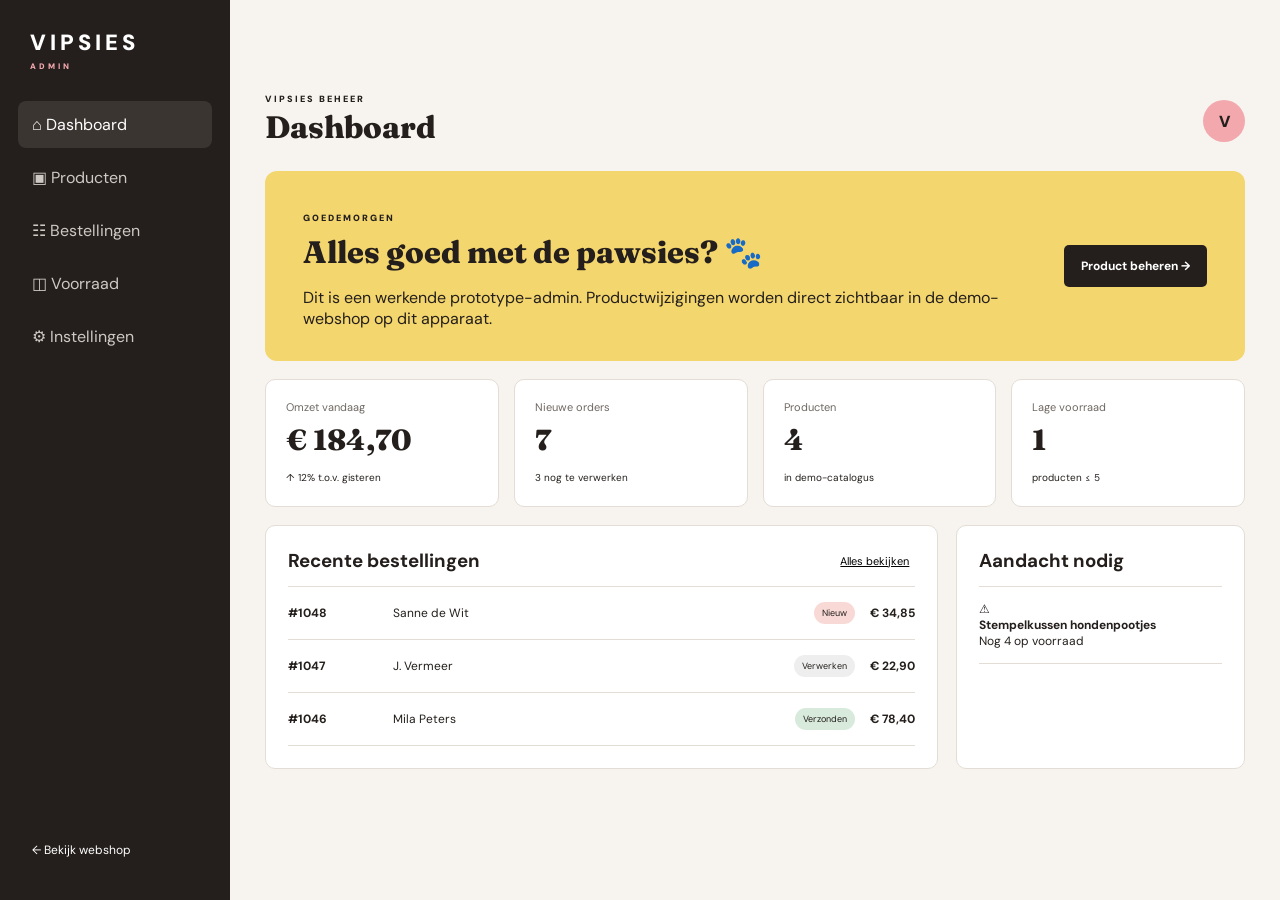
==== commit dce9309f: "Force fresh admin JavaScript after mobile navigation repair" ====
--- a/admin/index.html
+++ b/admin/index.html
@@ -1 +1 @@
-<!doctype html><html lang="nl"><head><meta charset="UTF-8"><meta name="viewport" content="width=device-width,initial-scale=1"><title>Vipsies Admin</title><link rel="stylesheet" href="./admin.css?v=2"></head><body><aside><a class="logo" href="../index.html">VIPSIES<small>ADMIN</small></a><nav><button class="active" data-view="dashboard">⌂ <span>Dashboard</span></button><button data-view="products">▣ <span>Producten</span></button><button data-view="orders">☷ <span>Bestellingen</span></button><button data-view="stock">◫ <span>Voorraad</span></button><button data-view="settings">⚙ <span>Instellingen</span></button></nav><a class="shop" href="../index.html">← Bekijk webshop</a></aside><div id="mobileDrawer" class="mobileDrawer"><div class="mobileDrawerHead"><b>VIPSIES <small>ADMIN</small></b><button id="mobileClose">×</button></div><button data-mobile-view="dashboard">⌂ Dashboard</button><button data-mobile-view="products">▣ Producten</button><button data-mobile-view="orders">☷ Bestellingen</button><button data-mobile-view="stock">◫ Voorraad</button><button data-mobile-view="settings">⚙ Instellingen</button><a href="../index.html">← Bekijk webshop</a></div><div id="navShade" class="navShade"></div><main><header><button id="mobileNav">☰</button><div><p>VIPSIES BEHEER</p><h1 id="title">Dashboard</h1></div><div class="avatar">V</div></header><section id="dashboard" class="view active"><div class="hello"><div><p class="eyebrow">GOEDEMORGEN</p><h2>Alles goed met de pawsies? 🐾</h2><p>Dit is een werkende prototype-admin. Productwijzigingen worden direct zichtbaar in de demo-webshop op dit apparaat.</p></div><button class="primary" data-go="products">Product beheren →</button></div><div class="stats"><article><span>Omzet vandaag</span><strong>€ 184,70</strong><small>↑ 12% t.o.v. gisteren</small></article><article><span>Nieuwe orders</span><strong>7</strong><small>3 nog te verwerken</small></article><article><span>Producten</span><strong id="statProducts">4</strong><small>in demo-catalogus</small></article><article><span>Lage voorraad</span><strong id="statLow">0</strong><small>producten ≤ 5</small></article></div><div class="cols"><article class="panel"><div class="panelHead"><h3>Recente bestellingen</h3><button data-go="orders">Alles bekijken</button></div><div id="recentOrders"></div></article><article class="panel"><div class="panelHead"><h3>Aandacht nodig</h3></div><div id="attention"></div></article></div></section><section id="products" class="view"><div class="toolbar"><input id="search" placeholder="Zoek product…"><button class="primary" id="newProduct">+ Nieuw product</button></div><div class="panel tableWrap"><table><thead><tr><th>Product</th><th>Prijs</th><th>Voorraad</th><th>Status</th><th></th></tr></thead><tbody id="productRows"></tbody></table></div></section><section id="orders" class="view"><div class="filters"><button class="chip active">Alle</button><button class="chip">Nieuw</button><button class="chip">Verwerken</button><button class="chip">Verzonden</button></div><div id="orderCards"></div></section><section id="stock" class="view"><div class="panel"><div class="panelHead"><div><h3>Voorraadbeheer</h3><p>Pas aantallen direct aan.</p></div></div><div id="stockRows"></div></div></section><section id="settings" class="view"><div class="settingsGrid"><article class="panel form"><h3>Webshop</h3><label>Naam<input value="Vipsies"></label><label>Gratis verzending vanaf<div class="money"><span>€</span><input id="freeShipping" type="number" value="75"></div></label><label class="toggle"><input id="gift" type="checkbox" checked><span></span> Gratis cadeautje vanaf €25 tonen</label><button class="primary" id="saveSettings">Instellingen opslaan</button></article><article class="panel"><h3>Prototype</h3><p>In de uiteindelijke versie komen hier onder andere Mollie/PayPal, PostNL/DHL, e-mail, gebruikersaccounts en echte database-instellingen.</p><div class="notice">🔒 Deze demo slaat wijzigingen alleen lokaal in deze browser op.</div><button class="danger" id="reset">Demo resetten</button></article></div></section></main><div id="editor" class="editor"><div class="editorCard"><div class="editorHead"><div><p class="eyebrow">PRODUCT BEWERKEN</p><h2 id="editTitle"></h2></div><button id="closeEditor">×</button></div><form id="editForm"><input type="hidden" id="editId"><label>Productnaam<input id="editName" required></label><div class="two"><label>Prijs (€)<input id="editPrice" type="number" step=".01" required></label><label>Voorraad<input id="editStock" type="number" required></label></div><label>Omschrijving<textarea id="editDesc" rows="4"></textarea></label><label class="toggle"><input id="editPersonal" type="checkbox"><span></span> Personalisatie mogelijk</label><label class="toggle"><input id="editActive" type="checkbox"><span></span> Zichtbaar in webshop</label><button class="primary full">Opslaan & webshop bijwerken</button></form></div></div><div id="toast"></div><script src="./admin.js?v=3"></script></body></html>+<!doctype html><html lang="nl"><head><meta charset="UTF-8"><meta name="viewport" content="width=device-width,initial-scale=1"><title>Vipsies Admin</title><link rel="stylesheet" href="./admin.css?v=2"></head><body><aside><a class="logo" href="../index.html">VIPSIES<small>ADMIN</small></a><nav><button class="active" data-view="dashboard">⌂ <span>Dashboard</span></button><button data-view="products">▣ <span>Producten</span></button><button data-view="orders">☷ <span>Bestellingen</span></button><button data-view="stock">◫ <span>Voorraad</span></button><button data-view="settings">⚙ <span>Instellingen</span></button></nav><a class="shop" href="../index.html">← Bekijk webshop</a></aside><div id="mobileDrawer" class="mobileDrawer"><div class="mobileDrawerHead"><b>VIPSIES <small>ADMIN</small></b><button id="mobileClose">×</button></div><button data-mobile-view="dashboard">⌂ Dashboard</button><button data-mobile-view="products">▣ Producten</button><button data-mobile-view="orders">☷ Bestellingen</button><button data-mobile-view="stock">◫ Voorraad</button><button data-mobile-view="settings">⚙ Instellingen</button><a href="../index.html">← Bekijk webshop</a></div><div id="navShade" class="navShade"></div><main><header><button id="mobileNav">☰</button><div><p>VIPSIES BEHEER</p><h1 id="title">Dashboard</h1></div><div class="avatar">V</div></header><section id="dashboard" class="view active"><div class="hello"><div><p class="eyebrow">GOEDEMORGEN</p><h2>Alles goed met de pawsies? 🐾</h2><p>Dit is een werkende prototype-admin. Productwijzigingen worden direct zichtbaar in de demo-webshop op dit apparaat.</p></div><button class="primary" data-go="products">Product beheren →</button></div><div class="stats"><article><span>Omzet vandaag</span><strong>€ 184,70</strong><small>↑ 12% t.o.v. gisteren</small></article><article><span>Nieuwe orders</span><strong>7</strong><small>3 nog te verwerken</small></article><article><span>Producten</span><strong id="statProducts">4</strong><small>in demo-catalogus</small></article><article><span>Lage voorraad</span><strong id="statLow">0</strong><small>producten ≤ 5</small></article></div><div class="cols"><article class="panel"><div class="panelHead"><h3>Recente bestellingen</h3><button data-go="orders">Alles bekijken</button></div><div id="recentOrders"></div></article><article class="panel"><div class="panelHead"><h3>Aandacht nodig</h3></div><div id="attention"></div></article></div></section><section id="products" class="view"><div class="toolbar"><input id="search" placeholder="Zoek product…"><button class="primary" id="newProduct">+ Nieuw product</button></div><div class="panel tableWrap"><table><thead><tr><th>Product</th><th>Prijs</th><th>Voorraad</th><th>Status</th><th></th></tr></thead><tbody id="productRows"></tbody></table></div></section><section id="orders" class="view"><div class="filters"><button class="chip active">Alle</button><button class="chip">Nieuw</button><button class="chip">Verwerken</button><button class="chip">Verzonden</button></div><div id="orderCards"></div></section><section id="stock" class="view"><div class="panel"><div class="panelHead"><div><h3>Voorraadbeheer</h3><p>Pas aantallen direct aan.</p></div></div><div id="stockRows"></div></div></section><section id="settings" class="view"><div class="settingsGrid"><article class="panel form"><h3>Webshop</h3><label>Naam<input value="Vipsies"></label><label>Gratis verzending vanaf<div class="money"><span>€</span><input id="freeShipping" type="number" value="75"></div></label><label class="toggle"><input id="gift" type="checkbox" checked><span></span> Gratis cadeautje vanaf €25 tonen</label><button class="primary" id="saveSettings">Instellingen opslaan</button></article><article class="panel"><h3>Prototype</h3><p>In de uiteindelijke versie komen hier onder andere Mollie/PayPal, PostNL/DHL, e-mail, gebruikersaccounts en echte database-instellingen.</p><div class="notice">🔒 Deze demo slaat wijzigingen alleen lokaal in deze browser op.</div><button class="danger" id="reset">Demo resetten</button></article></div></section></main><div id="editor" class="editor"><div class="editorCard"><div class="editorHead"><div><p class="eyebrow">PRODUCT BEWERKEN</p><h2 id="editTitle"></h2></div><button id="closeEditor">×</button></div><form id="editForm"><input type="hidden" id="editId"><label>Productnaam<input id="editName" required></label><div class="two"><label>Prijs (€)<input id="editPrice" type="number" step=".01" required></label><label>Voorraad<input id="editStock" type="number" required></label></div><label>Omschrijving<textarea id="editDesc" rows="4"></textarea></label><label class="toggle"><input id="editPersonal" type="checkbox"><span></span> Personalisatie mogelijk</label><label class="toggle"><input id="editActive" type="checkbox"><span></span> Zichtbaar in webshop</label><button class="primary full">Opslaan & webshop bijwerken</button></form></div></div><div id="toast"></div><script src="./admin.js?v=4"></script></body></html>
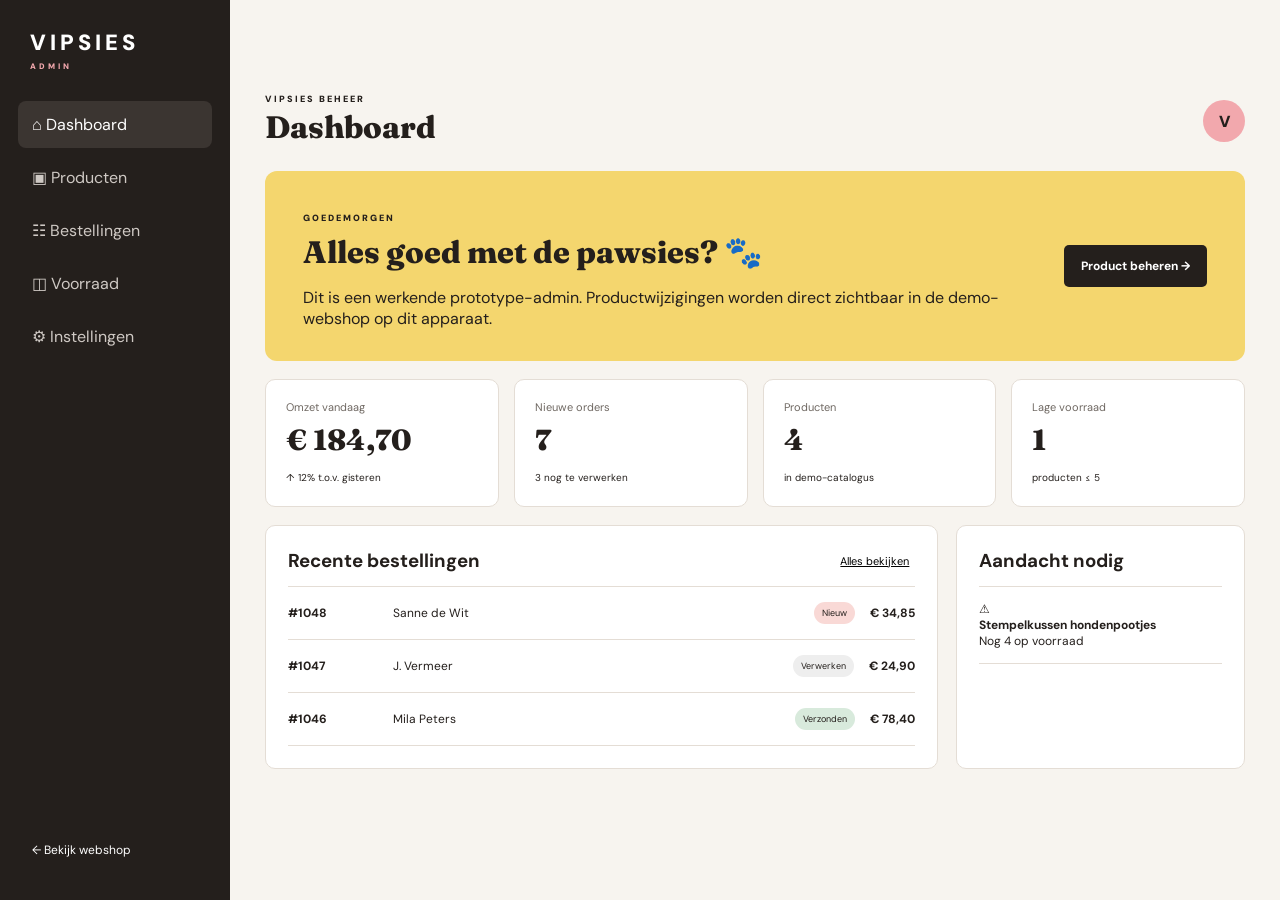
==== commit 0e4e3aaf: "Load repaired admin JavaScript v6" ====
--- a/admin/index.html
+++ b/admin/index.html
@@ -1 +1 @@
-<!doctype html><html lang="nl"><head><meta charset="UTF-8"><meta name="viewport" content="width=device-width,initial-scale=1"><title>Vipsies Admin</title><link rel="stylesheet" href="./admin.css?v=2"></head><body><aside><a class="logo" href="../index.html">VIPSIES<small>ADMIN</small></a><nav><button class="active" data-view="dashboard">⌂ <span>Dashboard</span></button><button data-view="products">▣ <span>Producten</span></button><button data-view="orders">☷ <span>Bestellingen</span></button><button data-view="stock">◫ <span>Voorraad</span></button><button data-view="settings">⚙ <span>Instellingen</span></button></nav><a class="shop" href="../index.html">← Bekijk webshop</a></aside><div id="mobileDrawer" class="mobileDrawer"><div class="mobileDrawerHead"><b>VIPSIES <small>ADMIN</small></b><button id="mobileClose">×</button></div><button data-mobile-view="dashboard">⌂ Dashboard</button><button data-mobile-view="products">▣ Producten</button><button data-mobile-view="orders">☷ Bestellingen</button><button data-mobile-view="stock">◫ Voorraad</button><button data-mobile-view="settings">⚙ Instellingen</button><a href="../index.html">← Bekijk webshop</a></div><div id="navShade" class="navShade"></div><main><header><button id="mobileNav">☰</button><div><p>VIPSIES BEHEER</p><h1 id="title">Dashboard</h1></div><div class="avatar">V</div></header><section id="dashboard" class="view active"><div class="hello"><div><p class="eyebrow">GOEDEMORGEN</p><h2>Alles goed met de pawsies? 🐾</h2><p>Dit is een werkende prototype-admin. Productwijzigingen worden direct zichtbaar in de demo-webshop op dit apparaat.</p></div><button class="primary" data-go="products">Product beheren →</button></div><div class="stats"><article><span>Omzet vandaag</span><strong>€ 184,70</strong><small>↑ 12% t.o.v. gisteren</small></article><article><span>Nieuwe orders</span><strong>7</strong><small>3 nog te verwerken</small></article><article><span>Producten</span><strong id="statProducts">4</strong><small>in demo-catalogus</small></article><article><span>Lage voorraad</span><strong id="statLow">0</strong><small>producten ≤ 5</small></article></div><div class="cols"><article class="panel"><div class="panelHead"><h3>Recente bestellingen</h3><button data-go="orders">Alles bekijken</button></div><div id="recentOrders"></div></article><article class="panel"><div class="panelHead"><h3>Aandacht nodig</h3></div><div id="attention"></div></article></div></section><section id="products" class="view"><div class="toolbar"><input id="search" placeholder="Zoek product…"><button class="primary" id="newProduct">+ Nieuw product</button></div><div class="panel tableWrap"><table><thead><tr><th>Product</th><th>Prijs</th><th>Voorraad</th><th>Status</th><th></th></tr></thead><tbody id="productRows"></tbody></table></div></section><section id="orders" class="view"><div class="filters"><button class="chip active">Alle</button><button class="chip">Nieuw</button><button class="chip">Verwerken</button><button class="chip">Verzonden</button></div><div id="orderCards"></div></section><section id="stock" class="view"><div class="panel"><div class="panelHead"><div><h3>Voorraadbeheer</h3><p>Pas aantallen direct aan.</p></div></div><div id="stockRows"></div></div></section><section id="settings" class="view"><div class="settingsGrid"><article class="panel form"><h3>Webshop</h3><label>Naam<input value="Vipsies"></label><label>Gratis verzending vanaf<div class="money"><span>€</span><input id="freeShipping" type="number" value="75"></div></label><label class="toggle"><input id="gift" type="checkbox" checked><span></span> Gratis cadeautje vanaf €25 tonen</label><button class="primary" id="saveSettings">Instellingen opslaan</button></article><article class="panel"><h3>Prototype</h3><p>In de uiteindelijke versie komen hier onder andere Mollie/PayPal, PostNL/DHL, e-mail, gebruikersaccounts en echte database-instellingen.</p><div class="notice">🔒 Deze demo slaat wijzigingen alleen lokaal in deze browser op.</div><button class="danger" id="reset">Demo resetten</button></article></div></section></main><div id="editor" class="editor"><div class="editorCard"><div class="editorHead"><div><p class="eyebrow">PRODUCT BEWERKEN</p><h2 id="editTitle"></h2></div><button id="closeEditor">×</button></div><form id="editForm"><input type="hidden" id="editId"><label>Productnaam<input id="editName" required></label><div class="two"><label>Prijs (€)<input id="editPrice" type="number" step=".01" required></label><label>Voorraad<input id="editStock" type="number" required></label></div><label>Omschrijving<textarea id="editDesc" rows="4"></textarea></label><label class="toggle"><input id="editPersonal" type="checkbox"><span></span> Personalisatie mogelijk</label><label class="toggle"><input id="editActive" type="checkbox"><span></span> Zichtbaar in webshop</label><button class="primary full">Opslaan & webshop bijwerken</button></form></div></div><div id="toast"></div><script src="./admin.js?v=4"></script></body></html>+<!doctype html><html lang="nl"><head><meta charset="UTF-8"><meta name="viewport" content="width=device-width,initial-scale=1"><title>Vipsies Admin</title><link rel="stylesheet" href="./admin.css?v=3"></head><body><aside><a class="logo" href="../index.html">VIPSIES<small>ADMIN</small></a><nav><button class="active" data-view="dashboard">⌂ <span>Dashboard</span></button><button data-view="products">▣ <span>Producten</span></button><button data-view="orders">☷ <span>Bestellingen</span></button><button data-view="stock">◫ <span>Voorraad</span></button><button data-view="settings">⚙ <span>Instellingen</span></button></nav><a class="shop" href="../index.html">← Bekijk webshop</a></aside><div id="mobileDrawer" class="mobileDrawer"><div class="mobileDrawerHead"><b>VIPSIES <small>ADMIN</small></b><button id="mobileClose">×</button></div><button data-mobile-view="dashboard">⌂ Dashboard</button><button data-mobile-view="products">▣ Producten</button><button data-mobile-view="orders">☷ Bestellingen</button><button data-mobile-view="stock">◫ Voorraad</button><button data-mobile-view="settings">⚙ Instellingen</button><a href="../index.html">← Bekijk webshop</a></div><div id="navShade" class="navShade"></div><main><header><button id="mobileNav">☰</button><div><p>VIPSIES BEHEER</p><h1 id="title">Dashboard</h1></div><div class="avatar">V</div></header><section id="dashboard" class="view active"><div class="hello"><div><p class="eyebrow">GOEDEMORGEN</p><h2>Alles goed met de pawsies? 🐾</h2><p>Dit is een werkende prototype-admin. Productwijzigingen worden direct zichtbaar in de demo-webshop op dit apparaat.</p></div><button class="primary" data-go="products">Product beheren →</button></div><div class="stats"><article><span>Omzet vandaag</span><strong>€ 184,70</strong><small>↑ 12% t.o.v. gisteren</small></article><article><span>Nieuwe orders</span><strong>7</strong><small>3 nog te verwerken</small></article><article><span>Producten</span><strong id="statProducts">4</strong><small>in demo-catalogus</small></article><article><span>Lage voorraad</span><strong id="statLow">0</strong><small>producten ≤ 5</small></article></div><div class="cols"><article class="panel"><div class="panelHead"><h3>Recente bestellingen</h3><button data-go="orders">Alles bekijken</button></div><div id="recentOrders"></div></article><article class="panel"><div class="panelHead"><h3>Aandacht nodig</h3></div><div id="attention"></div></article></div></section><section id="products" class="view"><div class="toolbar"><input id="search" placeholder="Zoek product…"><button class="primary" id="newProduct">+ Nieuw product</button></div><div class="panel tableWrap"><table><thead><tr><th>Product</th><th>Prijs</th><th>Voorraad</th><th>Status</th><th></th></tr></thead><tbody id="productRows"></tbody></table></div></section><section id="newproduct" class="view"><button class="backLink" data-go="products">← Terug naar producten</button><div class="pageIntro"><p class="eyebrow">CATALOGUS</p><h2>Nieuw product</h2><p>Voeg een nieuw Vipsies-product toe aan de catalogus.</p></div><form id="newProductForm" class="productCreate"><article class="panel form"><h3>Productinformatie</h3><label>Productnaam<input id="newName" required placeholder="Bijv. Custom Doggy Hoodie"></label><div class="two"><label>Prijs (€)<input id="newPrice" type="number" min="0" step=".01" required placeholder="19,95"></label><label>Voorraad<input id="newStock" type="number" min="0" required value="0"></label></div><label>Categorie<select id="newCategory"><option>Personalisatie</option><option>Speelgoed</option><option>Snacks</option><option>Wandelen</option><option>For Pawrents</option><option>Verzorging</option></select></label><label>Omschrijving<textarea id="newDesc" rows="5" placeholder="Vertel iets over het product…"></textarea></label></article><article class="panel form"><h3>Opties & varianten</h3><label>Kleuren / varianten<input id="newVariants" placeholder="Bijv. Roze, Beige, Zwart"></label><small>Meerdere opties scheiden met een komma.</small><label class="toggle"><input id="newPersonal" type="checkbox"><span></span> Personalisatie mogelijk</label><label class="toggle"><input id="newActive" type="checkbox" checked><span></span> Direct zichtbaar in webshop</label><div class="newPreview"><div id="newPreviewVisual">NEW</div><p>Productafbeelding kan in de echte admin hier worden geüpload.</p></div><button class="primary full" type="submit">Product opslaan</button></article></form></section><section id="orders" class="view"><div class="filters"><button class="chip active">Alle</button><button class="chip">Nieuw</button><button class="chip">Verwerken</button><button class="chip">Verzonden</button></div><div id="orderCards"></div></section><section id="orderdetail" class="view"><button class="backLink" data-go="orders">← Terug naar bestellingen</button><div id="orderDetail"></div></section><section id="stock" class="view"><div class="panel"><div class="panelHead"><div><h3>Voorraadbeheer</h3><p>Pas aantallen direct aan.</p></div></div><div id="stockRows"></div></div></section><section id="settings" class="view"><div class="settingsGrid"><article class="panel form"><h3>Webshop</h3><label>Naam<input value="Vipsies"></label><label>Gratis verzending vanaf<div class="money"><span>€</span><input id="freeShipping" type="number" value="75"></div></label><label class="toggle"><input id="gift" type="checkbox" checked><span></span> Gratis cadeautje vanaf €25 tonen</label><button class="primary" id="saveSettings">Instellingen opslaan</button></article><article class="panel"><h3>Prototype</h3><p>In de uiteindelijke versie komen hier onder andere Mollie/PayPal, PostNL/DHL, e-mail, gebruikersaccounts en echte database-instellingen.</p><div class="notice">🔒 Deze demo slaat wijzigingen alleen lokaal in deze browser op.</div><button class="danger" id="reset">Demo resetten</button></article></div></section></main><div id="editor" class="editor"><div class="editorCard"><div class="editorHead"><div><p class="eyebrow">PRODUCT BEWERKEN</p><h2 id="editTitle"></h2></div><button id="closeEditor">×</button></div><form id="editForm"><input type="hidden" id="editId"><label>Productnaam<input id="editName" required></label><div class="two"><label>Prijs (€)<input id="editPrice" type="number" step=".01" required></label><label>Voorraad<input id="editStock" type="number" required></label></div><label>Omschrijving<textarea id="editDesc" rows="4"></textarea></label><label class="toggle"><input id="editPersonal" type="checkbox"><span></span> Personalisatie mogelijk</label><label class="toggle"><input id="editActive" type="checkbox"><span></span> Zichtbaar in webshop</label><button class="primary full">Opslaan & webshop bijwerken</button></form></div></div><div id="toast"></div><script src="./admin.js?v=6"></script></body></html>
--- a/admin/admin.css
+++ b/admin/admin.css
@@ -1 +1 @@
-@import url('https://fonts.googleapis.com/css2?family=DM+Sans:wght@400;600;700;900&family=Fraunces:wght@600;800&display=swap');:root{--cream:#fffaf3;--ink:#241f1c;--red:#e85e54;--pink:#f2a8ad;--yellow:#f4d66e;--mint:#b9d8c0;--line:#e4ddd5;--white:#fff}*{box-sizing:border-box}body{margin:0;background:#f7f4ef;color:var(--ink);font-family:'DM Sans',sans-serif;display:grid;grid-template-columns:230px 1fr;min-height:100vh}button,input,textarea{font:inherit}aside{background:var(--ink);color:#fff;position:fixed;width:230px;height:100vh;padding:28px 18px;display:flex;flex-direction:column}.logo{color:#fff;text-decoration:none;font-weight:900;font-size:22px;letter-spacing:4px;padding:0 12px 30px}.logo small{display:block;font-size:8px;letter-spacing:3px;color:var(--pink);margin-top:4px}nav{display:flex;flex-direction:column;gap:6px}nav button{border:0;background:none;color:#cfc9c4;text-align:left;padding:13px 14px;border-radius:8px;cursor:pointer}nav button.active{background:#3b3531;color:#fff}.shop{margin-top:auto;color:#fff;text-decoration:none;font-size:12px;padding:14px}main{grid-column:2;padding:0 35px 60px;max-width:1450px;width:100%;margin:auto}header{height:100px;display:flex;align-items:center;justify-content:space-between}header p{font-size:9px;font-weight:900;letter-spacing:2px;margin:0}header h1{font:800 31px 'Fraunces';margin:3px 0}.avatar{width:42px;height:42px;background:var(--pink);border-radius:50%;display:flex;align-items:center;justify-content:center;font-weight:900}#mobileNav{display:none}.view{display:none}.view.active{display:block}.hello{background:var(--yellow);padding:32px 38px;display:flex;justify-content:space-between;align-items:center;border-radius:12px}.hello h2{font:800 31px 'Fraunces';margin:5px 0}.hello p:last-child{max-width:700px;margin-bottom:0}.eyebrow{font-size:9px;font-weight:900;letter-spacing:2px}.primary{border:0;background:var(--ink);color:white;padding:13px 17px;font-weight:700;font-size:12px;cursor:pointer;border-radius:5px}.stats{display:grid;grid-template-columns:repeat(4,1fr);gap:15px;margin:18px 0}.stats article,.panel{background:white;border:1px solid var(--line);border-radius:10px}.stats article{padding:20px}.stats span{display:block;font-size:11px;color:#6f6862}.stats strong{display:block;font:800 29px 'Fraunces';margin:8px 0}.stats small{font-size:10px}.cols{display:grid;grid-template-columns:1.4fr .6fr;gap:18px}.panel{padding:22px}.panelHead{display:flex;justify-content:space-between;align-items:center;border-bottom:1px solid var(--line);padding-bottom:13px}.panelHead h3{margin:0}.panelHead button{border:0;background:none;text-decoration:underline;cursor:pointer;font-size:11px}.orderLine{display:grid;grid-template-columns:90px 1fr auto auto;gap:15px;padding:15px 0;border-bottom:1px solid var(--line);font-size:12px;align-items:center}.badge{font-size:9px;padding:5px 8px;border-radius:20px;background:#eee}.badge.new{background:#f9d9d6}.badge.sent{background:#d8eadc}.attention{padding:14px 0;border-bottom:1px solid var(--line);font-size:12px}.attention b{display:block}.toolbar{display:flex;justify-content:space-between;margin-bottom:15px}.toolbar input{width:min(400px,60%);padding:12px;border:1px solid var(--line);border-radius:6px;background:white}table{border-collapse:collapse;width:100%;font-size:12px}th{text-align:left;color:#756e68;font-size:10px;padding:10px}td{padding:14px 10px;border-top:1px solid var(--line)}td button{border:0;background:none;text-decoration:underline;cursor:pointer}.prod{display:flex;align-items:center;gap:10px}.thumb{width:42px;height:42px;border-radius:5px;display:flex;align-items:center;justify-content:center;font-size:10px;font-weight:900}.filters{display:flex;gap:8px;margin-bottom:15px}.chip{border:1px solid var(--line);background:white;padding:8px 12px;border-radius:20px;font-size:11px}.chip.active{background:var(--ink);color:white}.orderCard{background:white;border:1px solid var(--line);border-radius:10px;margin-bottom:12px;padding:20px}.orderTop{display:flex;justify-content:space-between}.orderTop h3{margin:0}.orderMeta{display:flex;gap:25px;font-size:11px;margin-top:14px;color:#655f5a}.stockRow{display:grid;grid-template-columns:1fr 100px 140px;gap:20px;align-items:center;padding:15px 0;border-bottom:1px solid var(--line)}.stockControl{display:flex;align-items:center}.stockControl button{width:32px;height:32px;border:1px solid var(--line);background:white}.stockControl b{width:40px;text-align:center}.settingsGrid{display:grid;grid-template-columns:1fr 1fr;gap:18px}.form label,.editor label{display:block;font-size:11px;font-weight:700;margin:17px 0}.form input:not([type=checkbox]),.editor input:not([type=checkbox]),textarea{display:block;width:100%;padding:12px;border:1px solid var(--line);border-radius:5px;margin-top:6px;background:white}.money{display:flex;align-items:center}.money span{margin-right:8px}.toggle{display:flex!important;align-items:center;gap:9px}.toggle input{display:none}.toggle span{width:35px;height:20px;background:#bbb;border-radius:20px;position:relative}.toggle span:after{content:'';width:14px;height:14px;background:white;border-radius:50%;position:absolute;left:3px;top:3px;transition:.2s}.toggle input:checked+span{background:var(--red)}.toggle input:checked+span:after{left:18px}.notice{background:#f5eadf;padding:15px;font-size:11px;margin:20px 0}.danger{border:1px solid var(--red);background:white;color:var(--red);padding:11px;cursor:pointer}.editor{display:none;position:fixed;inset:0;background:#0008;z-index:10;align-items:center;justify-content:center;padding:20px}.editor.open{display:flex}.editorCard{background:white;width:min(600px,100%);max-height:92vh;overflow:auto;padding:28px;border-radius:12px}.editorHead{display:flex;justify-content:space-between}.editorHead h2{font:800 28px 'Fraunces';margin:4px 0}.editorHead button{border:0;background:none;font-size:30px}.two{display:grid;grid-template-columns:1fr 1fr;gap:12px}.full{width:100%;margin-top:10px}#toast{position:fixed;right:25px;bottom:25px;background:var(--ink);color:white;padding:14px 18px;border-radius:7px;font-size:12px;opacity:0;transform:translateY(10px);transition:.2s}#toast.show{opacity:1;transform:none}@media(max-width:850px){body{display:block}aside{width:68px;padding:24px 9px}.logo{font-size:0;padding:0 8px 28px}.logo:before{content:'V';font-size:23px}.logo small,nav span,.shop{display:none}nav button{text-align:center;font-size:18px}main{margin-left:68px;width:calc(100% - 68px);padding:0 18px 50px}.stats{grid-template-columns:1fr 1fr}.cols,.settingsGrid{grid-template-columns:1fr}.hello{align-items:flex-start;gap:20px}.tableWrap{overflow:auto}.orderLine{grid-template-columns:70px 1fr auto}.orderLine>:last-child{display:none}}@media(max-width:520px){aside{display:none}main{margin:0;width:100%;padding:0 14px 40px}header{height:82px}#mobileNav{display:block;border:0;background:none;font-size:22px}.hello{padding:24px;display:block}.hello .primary{margin-top:15px}.hello h2{font-size:26px}.stats{gap:8px}.stats article{padding:14px}.stats strong{font-size:24px}.cols{display:block}.cols>.panel{margin-bottom:12px}.toolbar input{width:55%}.panel{padding:15px}.productName{max-width:130px}.stockRow{grid-template-columns:1fr auto}.stockRow>:last-child{display:none}.settingsGrid{display:block}.settingsGrid>.panel{margin-bottom:12px}.two{grid-template-columns:1fr}.orderMeta{flex-wrap:wrap;gap:8px 18px}}.mobileDrawer,.navShade{display:none}@media(max-width:520px){.mobileDrawer{display:flex;position:fixed;z-index:30;left:-290px;top:0;width:280px;height:100dvh;background:var(--ink);color:white;padding:22px 16px;flex-direction:column;gap:5px;transition:left .25s ease;box-shadow:10px 0 30px #0003}.mobileDrawer.open{left:0}.mobileDrawerHead{display:flex;justify-content:space-between;align-items:center;padding:8px 10px 25px}.mobileDrawerHead b{letter-spacing:3px}.mobileDrawerHead small{display:block;color:var(--pink);font-size:7px;letter-spacing:2px}.mobileDrawerHead button{border:0;background:none;color:white;font-size:30px}.mobileDrawer>button{border:0;background:none;color:#ddd;text-align:left;padding:15px 12px;border-radius:7px;font-weight:600}.mobileDrawer>button:active{background:#3b3531}.mobileDrawer>a{margin-top:auto;color:white;text-decoration:none;padding:15px 12px}.navShade{position:fixed;inset:0;background:#0008;z-index:29}.navShade.open{display:block}}+@import url('https://fonts.googleapis.com/css2?family=DM+Sans:wght@400;600;700;900&family=Fraunces:wght@600;800&display=swap');:root{--cream:#fffaf3;--ink:#241f1c;--red:#e85e54;--pink:#f2a8ad;--yellow:#f4d66e;--mint:#b9d8c0;--line:#e4ddd5;--white:#fff}*{box-sizing:border-box}body{margin:0;background:#f7f4ef;color:var(--ink);font-family:'DM Sans',sans-serif;display:grid;grid-template-columns:230px 1fr;min-height:100vh}button,input,textarea{font:inherit}aside{background:var(--ink);color:#fff;position:fixed;width:230px;height:100vh;padding:28px 18px;display:flex;flex-direction:column}.logo{color:#fff;text-decoration:none;font-weight:900;font-size:22px;letter-spacing:4px;padding:0 12px 30px}.logo small{display:block;font-size:8px;letter-spacing:3px;color:var(--pink);margin-top:4px}nav{display:flex;flex-direction:column;gap:6px}nav button{border:0;background:none;color:#cfc9c4;text-align:left;padding:13px 14px;border-radius:8px;cursor:pointer}nav button.active{background:#3b3531;color:#fff}.shop{margin-top:auto;color:#fff;text-decoration:none;font-size:12px;padding:14px}main{grid-column:2;padding:0 35px 60px;max-width:1450px;width:100%;margin:auto}header{height:100px;display:flex;align-items:center;justify-content:space-between}header p{font-size:9px;font-weight:900;letter-spacing:2px;margin:0}header h1{font:800 31px 'Fraunces';margin:3px 0}.avatar{width:42px;height:42px;background:var(--pink);border-radius:50%;display:flex;align-items:center;justify-content:center;font-weight:900}#mobileNav{display:none}.view{display:none}.view.active{display:block}.hello{background:var(--yellow);padding:32px 38px;display:flex;justify-content:space-between;align-items:center;border-radius:12px}.hello h2{font:800 31px 'Fraunces';margin:5px 0}.hello p:last-child{max-width:700px;margin-bottom:0}.eyebrow{font-size:9px;font-weight:900;letter-spacing:2px}.primary{border:0;background:var(--ink);color:white;padding:13px 17px;font-weight:700;font-size:12px;cursor:pointer;border-radius:5px}.stats{display:grid;grid-template-columns:repeat(4,1fr);gap:15px;margin:18px 0}.stats article,.panel{background:white;border:1px solid var(--line);border-radius:10px}.stats article{padding:20px}.stats span{display:block;font-size:11px;color:#6f6862}.stats strong{display:block;font:800 29px 'Fraunces';margin:8px 0}.stats small{font-size:10px}.cols{display:grid;grid-template-columns:1.4fr .6fr;gap:18px}.panel{padding:22px}.panelHead{display:flex;justify-content:space-between;align-items:center;border-bottom:1px solid var(--line);padding-bottom:13px}.panelHead h3{margin:0}.panelHead button{border:0;background:none;text-decoration:underline;cursor:pointer;font-size:11px}.orderLine{display:grid;grid-template-columns:90px 1fr auto auto;gap:15px;padding:15px 0;border-bottom:1px solid var(--line);font-size:12px;align-items:center}.badge{font-size:9px;padding:5px 8px;border-radius:20px;background:#eee}.badge.new{background:#f9d9d6}.badge.sent{background:#d8eadc}.attention{padding:14px 0;border-bottom:1px solid var(--line);font-size:12px}.attention b{display:block}.toolbar{display:flex;justify-content:space-between;margin-bottom:15px}.toolbar input{width:min(400px,60%);padding:12px;border:1px solid var(--line);border-radius:6px;background:white}table{border-collapse:collapse;width:100%;font-size:12px}th{text-align:left;color:#756e68;font-size:10px;padding:10px}td{padding:14px 10px;border-top:1px solid var(--line)}td button{border:0;background:none;text-decoration:underline;cursor:pointer}.prod{display:flex;align-items:center;gap:10px}.thumb{width:42px;height:42px;border-radius:5px;display:flex;align-items:center;justify-content:center;font-size:10px;font-weight:900}.filters{display:flex;gap:8px;margin-bottom:15px}.chip{border:1px solid var(--line);background:white;padding:8px 12px;border-radius:20px;font-size:11px}.chip.active{background:var(--ink);color:white}.orderCard{background:white;border:1px solid var(--line);border-radius:10px;margin-bottom:12px;padding:20px}.orderTop{display:flex;justify-content:space-between}.orderTop h3{margin:0}.orderMeta{display:flex;gap:25px;font-size:11px;margin-top:14px;color:#655f5a}.stockRow{display:grid;grid-template-columns:1fr 100px 140px;gap:20px;align-items:center;padding:15px 0;border-bottom:1px solid var(--line)}.stockControl{display:flex;align-items:center}.stockControl button{width:32px;height:32px;border:1px solid var(--line);background:white}.stockControl b{width:40px;text-align:center}.settingsGrid{display:grid;grid-template-columns:1fr 1fr;gap:18px}.form label,.editor label{display:block;font-size:11px;font-weight:700;margin:17px 0}.form input:not([type=checkbox]),.editor input:not([type=checkbox]),textarea{display:block;width:100%;padding:12px;border:1px solid var(--line);border-radius:5px;margin-top:6px;background:white}.money{display:flex;align-items:center}.money span{margin-right:8px}.toggle{display:flex!important;align-items:center;gap:9px}.toggle input{display:none}.toggle span{width:35px;height:20px;background:#bbb;border-radius:20px;position:relative}.toggle span:after{content:'';width:14px;height:14px;background:white;border-radius:50%;position:absolute;left:3px;top:3px;transition:.2s}.toggle input:checked+span{background:var(--red)}.toggle input:checked+span:after{left:18px}.notice{background:#f5eadf;padding:15px;font-size:11px;margin:20px 0}.danger{border:1px solid var(--red);background:white;color:var(--red);padding:11px;cursor:pointer}.editor{display:none;position:fixed;inset:0;background:#0008;z-index:10;align-items:center;justify-content:center;padding:20px}.editor.open{display:flex}.editorCard{background:white;width:min(600px,100%);max-height:92vh;overflow:auto;padding:28px;border-radius:12px}.editorHead{display:flex;justify-content:space-between}.editorHead h2{font:800 28px 'Fraunces';margin:4px 0}.editorHead button{border:0;background:none;font-size:30px}.two{display:grid;grid-template-columns:1fr 1fr;gap:12px}.full{width:100%;margin-top:10px}#toast{position:fixed;right:25px;bottom:25px;background:var(--ink);color:white;padding:14px 18px;border-radius:7px;font-size:12px;opacity:0;transform:translateY(10px);transition:.2s}#toast.show{opacity:1;transform:none}@media(max-width:850px){body{display:block}aside{width:68px;padding:24px 9px}.logo{font-size:0;padding:0 8px 28px}.logo:before{content:'V';font-size:23px}.logo small,nav span,.shop{display:none}nav button{text-align:center;font-size:18px}main{margin-left:68px;width:calc(100% - 68px);padding:0 18px 50px}.stats{grid-template-columns:1fr 1fr}.cols,.settingsGrid{grid-template-columns:1fr}.hello{align-items:flex-start;gap:20px}.tableWrap{overflow:auto}.orderLine{grid-template-columns:70px 1fr auto}.orderLine>:last-child{display:none}}@media(max-width:520px){aside{display:none}main{margin:0;width:100%;padding:0 14px 40px}header{height:82px}#mobileNav{display:block;border:0;background:none;font-size:22px}.hello{padding:24px;display:block}.hello .primary{margin-top:15px}.hello h2{font-size:26px}.stats{gap:8px}.stats article{padding:14px}.stats strong{font-size:24px}.cols{display:block}.cols>.panel{margin-bottom:12px}.toolbar input{width:55%}.panel{padding:15px}.productName{max-width:130px}.stockRow{grid-template-columns:1fr auto}.stockRow>:last-child{display:none}.settingsGrid{display:block}.settingsGrid>.panel{margin-bottom:12px}.two{grid-template-columns:1fr}.orderMeta{flex-wrap:wrap;gap:8px 18px}}.mobileDrawer,.navShade{display:none}@media(max-width:520px){.mobileDrawer{display:flex;position:fixed;z-index:30;left:-290px;top:0;width:280px;height:100dvh;background:var(--ink);color:white;padding:22px 16px;flex-direction:column;gap:5px;transition:left .25s ease;box-shadow:10px 0 30px #0003}.mobileDrawer.open{left:0}.mobileDrawerHead{display:flex;justify-content:space-between;align-items:center;padding:8px 10px 25px}.mobileDrawerHead b{letter-spacing:3px}.mobileDrawerHead small{display:block;color:var(--pink);font-size:7px;letter-spacing:2px}.mobileDrawerHead button{border:0;background:none;color:white;font-size:30px}.mobileDrawer>button{border:0;background:none;color:#ddd;text-align:left;padding:15px 12px;border-radius:7px;font-weight:600}.mobileDrawer>button:active{background:#3b3531}.mobileDrawer>a{margin-top:auto;color:white;text-decoration:none;padding:15px 12px}.navShade{position:fixed;inset:0;background:#0008;z-index:29}.navShade.open{display:block}}select{display:block;width:100%;padding:12px;border:1px solid var(--line);border-radius:5px;margin-top:6px;background:white}.backLink{border:0;background:none;padding:0 0 14px;text-decoration:underline;cursor:pointer;font-size:11px}.pageIntro{margin-bottom:20px}.pageIntro h2{font:800 30px 'Fraunces';margin:4px 0}.pageIntro p:last-child{color:#6f6862}.productCreate{display:grid;grid-template-columns:1.15fr .85fr;gap:18px}.productCreate small{display:block;color:#756e68;margin-top:-10px}.newPreview{background:#f7f4ef;border:1px dashed #cfc7be;border-radius:8px;padding:18px;text-align:center;margin:22px 0}.newPreview div{height:120px;background:var(--pink);display:flex;align-items:center;justify-content:center;font-weight:900;letter-spacing:2px;border-radius:6px}.newPreview p{font-size:10px;color:#756e68}.orderCard{cursor:pointer;transition:transform .15s,box-shadow .15s}.orderCard:hover{transform:translateY(-1px);box-shadow:0 6px 20px #0000000d}.orderLine.clickable{cursor:pointer}.orderLine.clickable:hover{background:#faf7f3}.detailHead{display:flex;justify-content:space-between;align-items:flex-start;margin-bottom:18px}.detailHead h2{font:800 31px 'Fraunces';margin:3px 0}.detailGrid{display:grid;grid-template-columns:1.4fr .6fr;gap:18px}.detailProducts{padding:0}.detailProduct{display:grid;grid-template-columns:55px 1fr auto;gap:14px;align-items:center;padding:18px 0;border-bottom:1px solid var(--line)}.detailProduct .thumb{width:55px;height:55px}.detailProduct p{margin:4px 0;font-size:11px;color:#655f5a}.detailProduct strong:last-child{align-self:start}.infoBlock{padding:0 0 18px;margin-bottom:18px;border-bottom:1px solid var(--line)}.infoBlock h4{font-size:10px;text-transform:uppercase;letter-spacing:1px;color:#756e68;margin:0 0 8px}.infoBlock p{font-size:12px;line-height:1.6;margin:0}.customerNote{background:#fff3cf;padding:14px;border-radius:6px;font-size:12px}.totals{margin-top:18px}.totalLine{display:flex;justify-content:space-between;padding:6px 0;font-size:12px}.totalLine.final{font-size:16px;font-weight:900;border-top:1px solid var(--line);padding-top:12px;margin-top:5px}.statusSelect{width:auto;min-width:145px;margin:0}.orderAction{display:flex;gap:10px;align-items:center}.secondary{border:1px solid var(--ink);background:white;padding:11px 14px;font-size:11px;font-weight:700;border-radius:5px;cursor:pointer}@media(max-width:700px){.productCreate,.detailGrid{grid-template-columns:1fr}.detailHead{display:block}.orderAction{margin-top:14px;justify-content:space-between}.statusSelect{width:100%}.detailProduct{grid-template-columns:48px 1fr auto}.detailProduct .thumb{width:48px;height:48px}}
